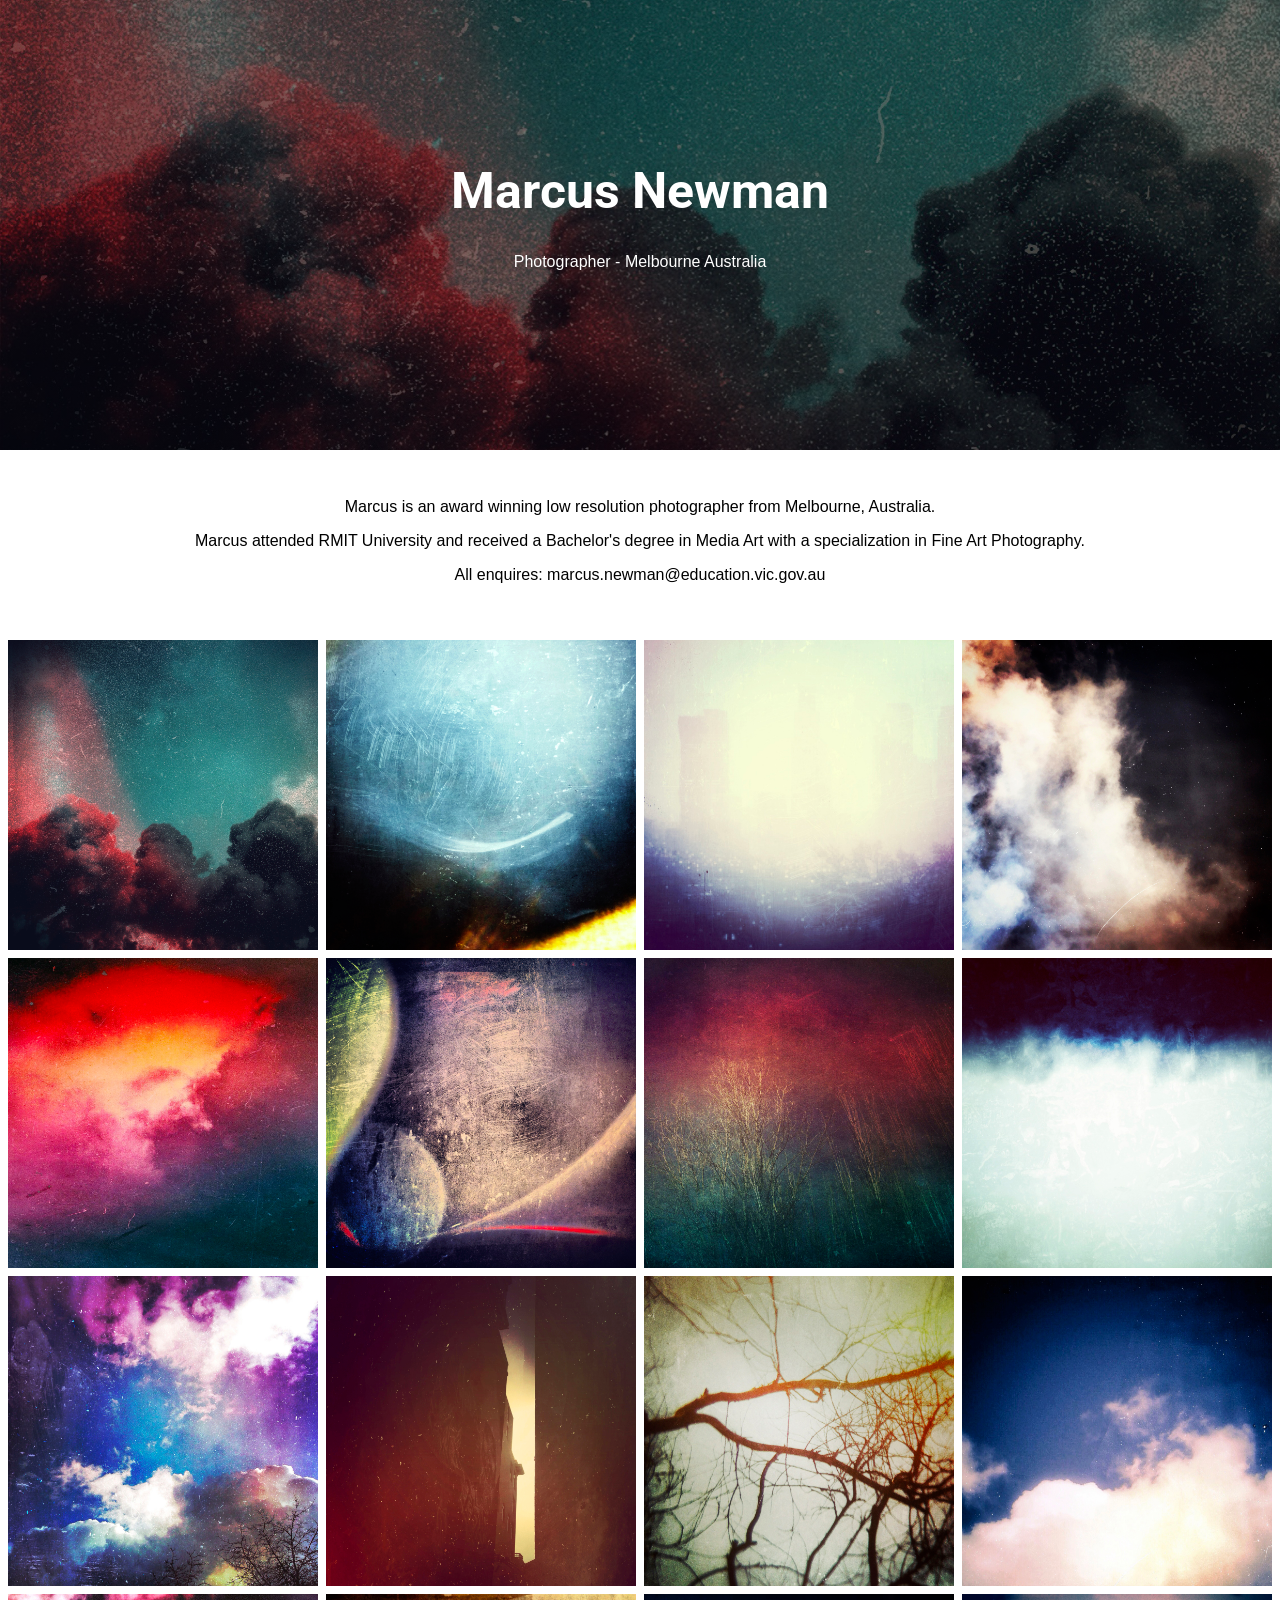
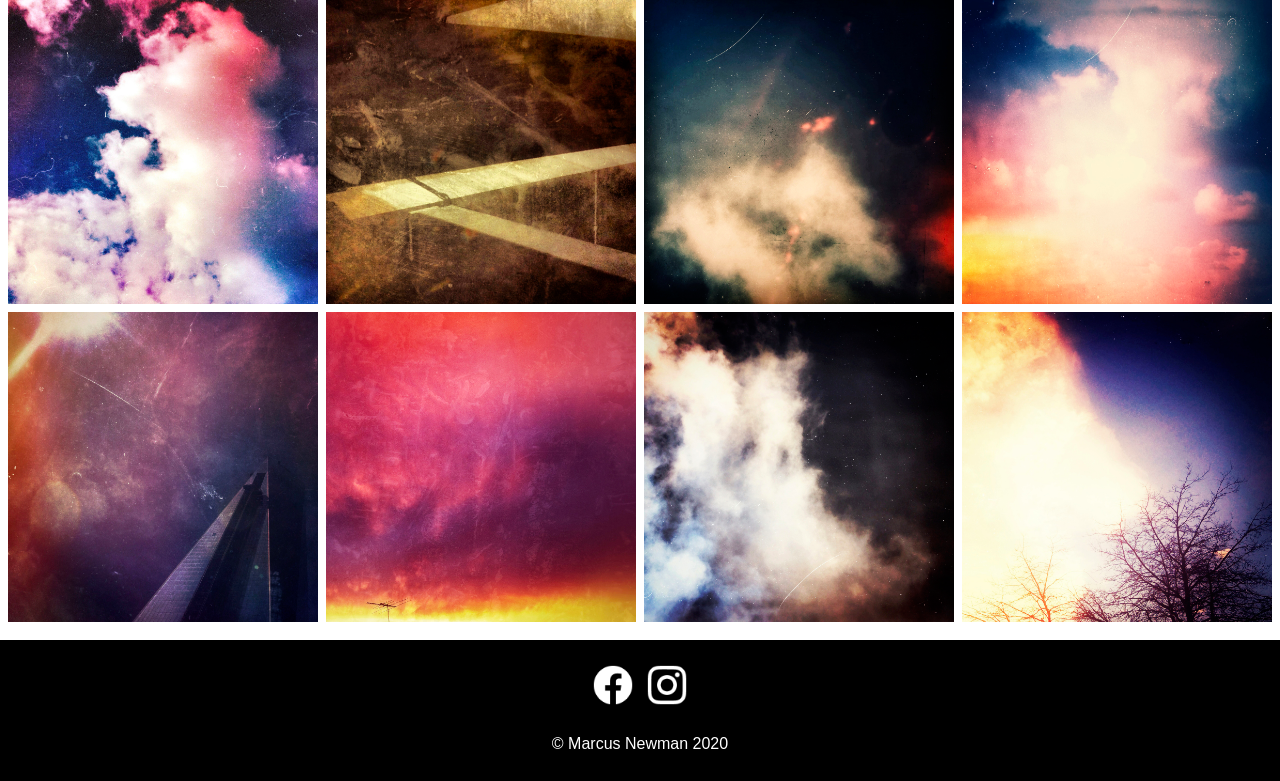
==== index.html @ 2a12dfe0 "Text Test" ====
<!DOCTYPE html>
<html>
  <head>
	  <title>Marcus Newman Photography</title>
	  <link href="style.css" rel="stylesheet" type="text/css">
	  <meta name="viewport" content="width=device-width, intial-scale=1">
	  <link href="https://fonts.googleapis.com/css2?family=Roboto:wght@300&display=swap" rel="stylesheet">
  </head>
  <body>
	  
	  <div class="hero-image">
  <div class="hero-text">
    <h1 style="font-size:50px">Marcus Newman</h1>
    <p>Photographer - Melbourne Australia</p>
	  <br>
	  	  <br>
  </div>
</div>
	  
<main>
<div class="header">

	<p>Marcus is an award winning low resolution photographer from Melbourne, Australia.</p>
	<p>Marcus attended RMIT University and received a Bachelor's degree in Media Art with a specialization in Fine Art Photography.</p>
	<p>All enquires: marcus.newman@education.vic.gov.au

</p>
</div>
	 
	 

<!-- Photo Grid -->
<div class="row"> 
	<p></p>
  <div class="column">
    <img src="MarcusNewman.LowResolution.001.jpg" style="width:100%">
    <img src="MarcusNewman.LowResolution.002.jpg" style="width:100%">
    <img src="MarcusNewman.LowResolution.003.jpg" style="width:100%">
    <img src="MarcusNewman.LowResolution.004.jpg" style="width:100%">
    <img src="MarcusNewman.LowResolution.005.jpg" style="width:100%">
  </div>
  <div class="column">
    <img src="MarcusNewman.LowResolution.006.jpg" style="width:100%">
    <img src="MarcusNewman.LowResolution.007.jpg" style="width:100%">
    <img src="MarcusNewman.LowResolution.008.jpg" style="width:100%">
    <img src="MarcusNewman.LowResolution.009.jpg" style="width:100%">
    <img src="MarcusNewman.LowResolution.010.jpg" style="width:100%">
  </div>  
  <div class="column">
    <img src="MarcusNewman.LowResolution.011.jpg" style="width:100%">
    <img src="MarcusNewman.LowResolution.012.jpg" style="width:100%">
    <img src="MarcusNewman.LowResolution.013.jpg" style="width:100%">
    <img src="MarcusNewman.LowResolution.014.jpg" style="width:100%">
    <img src="MarcusNewman.LowResolution.015.jpg" style="width:100%">
  </div>
  <div class="column">
	<img src="MarcusNewman.LowResolution.016.jpg" style="width:100%">
    <img src="MarcusNewman.LowResolution.017.jpg" style="width:100%">
    <img src="MarcusNewman.LowResolution.018.jpg" style="width:100%">
    <img src="MarcusNewman.LowResolution.019.jpg" style="width:100%">
    <img src="MarcusNewman.LowResolution.020.jpg" style="width:100%">
  </div>

</div>
		<br>
  </main>
  <div class="footer">
		  <a href="https://www.facebook.com/CommediaDellPhoto"><img src="facebook.png" alt="FB Logo" class="SM"></a>
		  <a href="https://www.instagram.com/subsonix/"><img src="instagram.png" alt="INSTAGRAM Logo" class="SM"></a> 
<p>&copy; Marcus Newman 2020</p>
</div>

</body>
</html>
---- style.css ----
/* FONT */
h1, p P{
	font-family: 'Roboto', sans-serif;
}


/* HERO IMAGE */

body, html {
  height: 100%;
  margin: 0;
  font-family: Arial, Helvetica, sans-serif;
}

.hero-image {
  background-image: linear-gradient(rgba(0, 0, 0, 0.5), rgba(0, 0, 0, 0.5)), url("2020.Hero.jpg");
  height: 50%;
  background-position: center;
  background-repeat: no-repeat;
  background-size: cover;
  position: relative;
}

.hero-text {
  text-align: center;
  position: absolute;
  top: 50%;
  left: 50%;
  transform: translate(-50%, -50%);
  color: white;
}

.hero-text button {
  border: none;
  outline: 0;
  display: inline-block;
  padding: 10px 25px;
  color: black;
  background-color: #ddd;
  text-align: center;
  cursor: pointer;
}

.hero-text button:hover {
  background-color: #555;
  color: white;
}





/* RESPONSIVE GALLERY */

* {
  box-sizing: border-box;
}

body {
  margin: 0;
  font-family: Arial;
}

.header {
  text-align: center;
  padding: 32px;
}

.row {
  display: -ms-flexbox; /* IE10 */
  display: flex;
  -ms-flex-wrap: wrap; /* IE10 */
  flex-wrap: wrap;
  padding: 0 4px;
}

/* Create four equal columns that sits next to each other */
.column {
  -ms-flex: 25%; /* IE10 */
  flex: 25%;
  max-width: 25%;
  padding: 0 4px;
}

.column img {
  margin-top: 8px;
  vertical-align: middle;
  width: 100%;
}

/* Responsive layout - makes a two column-layout instead of four columns */
@media screen and (max-width: 800px) {
  .column {
    -ms-flex: 50%;
    flex: 50%;
    max-width: 50%;
  }
}

/* Responsive layout - makes the two columns stack on top of each other instead of next to each other */
@media screen and (max-width: 600px) {
  .column {
    -ms-flex: 100%;
    flex: 100%;
    max-width: 100%;
  }
}



/* FOOTER */
.footer {
padding-top: 25px;
	padding-bottom: 12px;
   left: 0;
   bottom: 0;
   width: 100%;
   background-color: black;
   color: white;
   text-align: center;
}

.SM {
  display: inline-flex;
  width: 50px;
  padding-left: 5px;
  padding-right: 5px;
  padding-bottom: 10px;
  margin-left: auto;
  margin-right: auto;
 

}
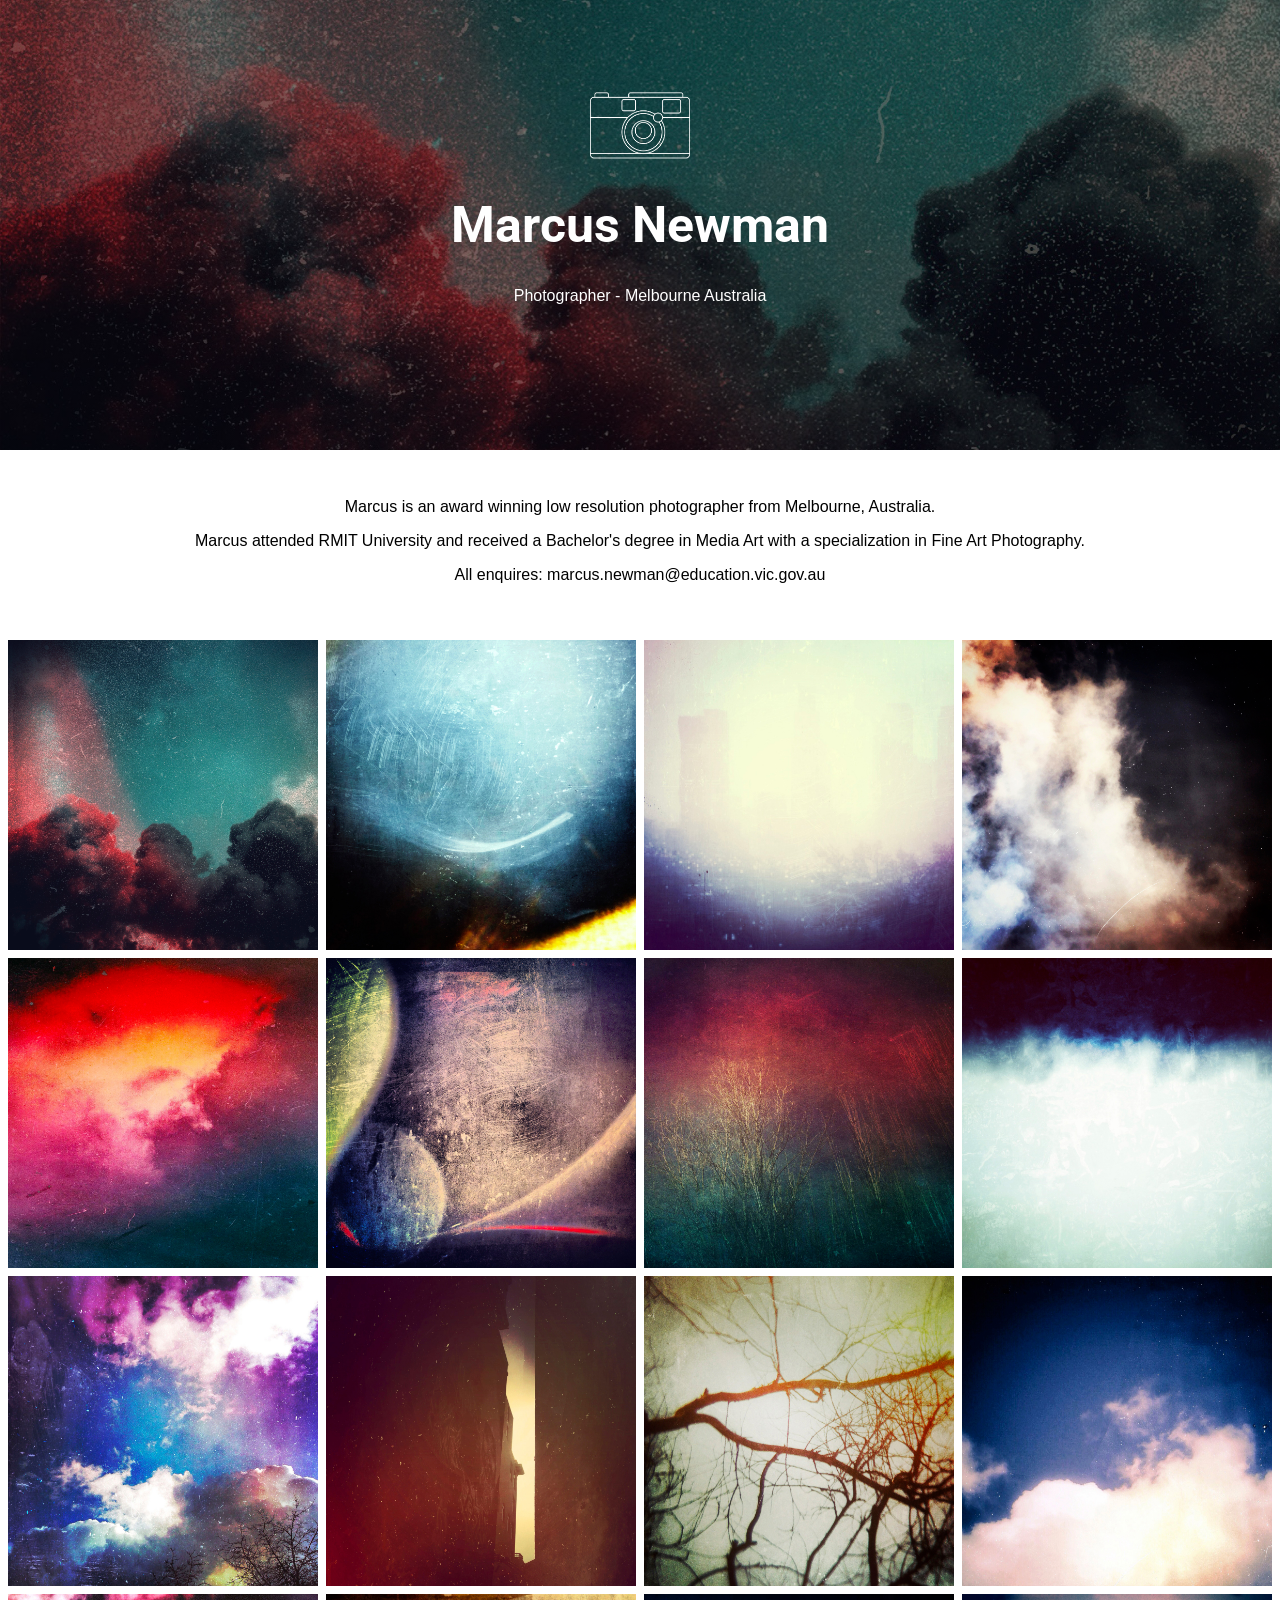
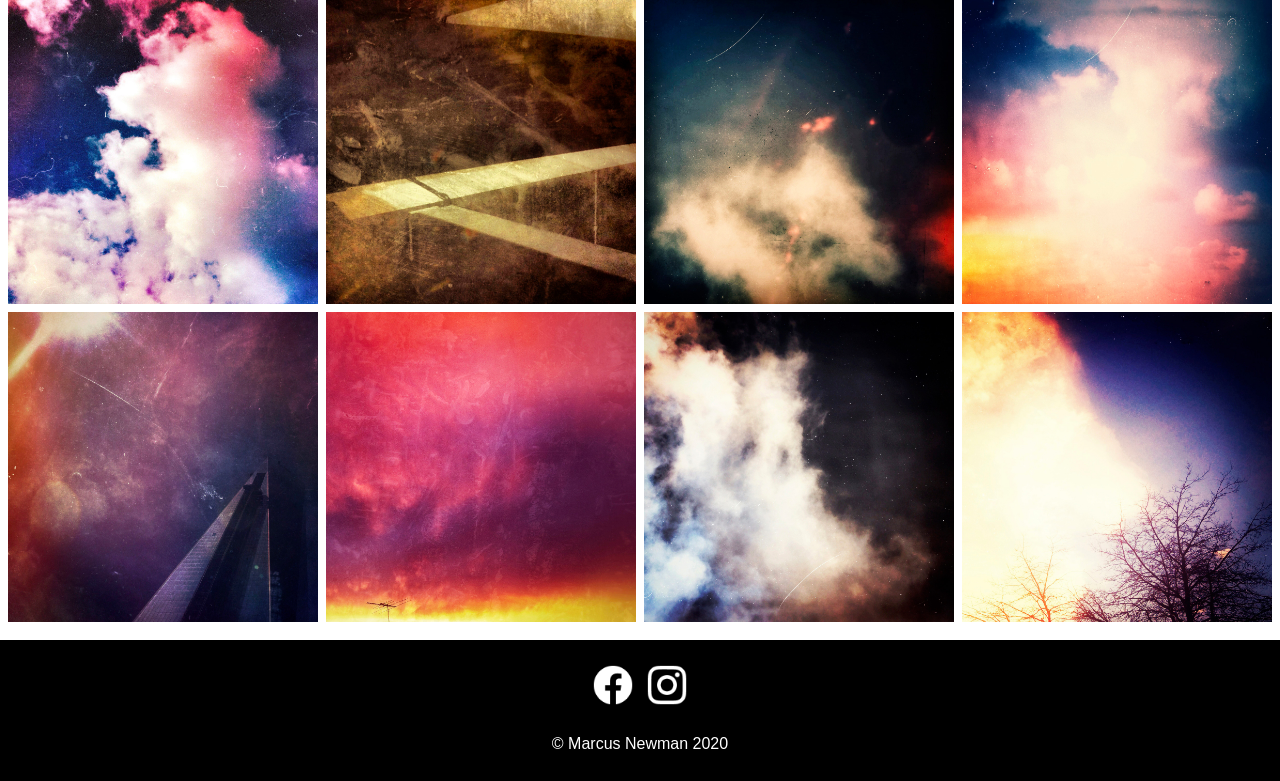
==== commit bd386c66: "logo" ====
--- a/index.html
+++ b/index.html
@@ -8,18 +8,18 @@
   </head>
   <body>
 	  
-	  <div class="hero-image">
-  <div class="hero-text">
+	<div class="hero-image">
+  	<div class="hero-text">
+	<img src="camera.png" alt="camera" width="100px">
     <h1 style="font-size:50px">Marcus Newman</h1>
     <p>Photographer - Melbourne Australia</p>
-	  <br>
-	  	  <br>
+	 <br>
+	 <br>
   </div>
 </div>
 	  
 <main>
-<div class="header">
-
+<div class="main">
 	<p>Marcus is an award winning low resolution photographer from Melbourne, Australia.</p>
 	<p>Marcus attended RMIT University and received a Bachelor's degree in Media Art with a specialization in Fine Art Photography.</p>
 	<p>All enquires: marcus.newman@education.vic.gov.au
@@ -33,32 +33,32 @@
 <div class="row"> 
 	<p></p>
   <div class="column">
-    <img src="MarcusNewman.LowResolution.001.jpg" style="width:100%">
-    <img src="MarcusNewman.LowResolution.002.jpg" style="width:100%">
-    <img src="MarcusNewman.LowResolution.003.jpg" style="width:100%">
-    <img src="MarcusNewman.LowResolution.004.jpg" style="width:100%">
-    <img src="MarcusNewman.LowResolution.005.jpg" style="width:100%">
+    <img src="MarcusNewman.LowResolution.001.jpg" style="width:100%" alt="artwork">
+    <img src="MarcusNewman.LowResolution.002.jpg" style="width:100%" alt="artwork">
+    <img src="MarcusNewman.LowResolution.003.jpg" style="width:100%" alt="artwork">
+    <img src="MarcusNewman.LowResolution.004.jpg" style="width:100%" alt="artwork">
+    <img src="MarcusNewman.LowResolution.005.jpg" style="width:100%" alt="artwork">
   </div>
   <div class="column">
-    <img src="MarcusNewman.LowResolution.006.jpg" style="width:100%">
-    <img src="MarcusNewman.LowResolution.007.jpg" style="width:100%">
-    <img src="MarcusNewman.LowResolution.008.jpg" style="width:100%">
-    <img src="MarcusNewman.LowResolution.009.jpg" style="width:100%">
-    <img src="MarcusNewman.LowResolution.010.jpg" style="width:100%">
+    <img src="MarcusNewman.LowResolution.006.jpg" style="width:100%" alt="artwork">
+    <img src="MarcusNewman.LowResolution.007.jpg" style="width:100%" alt="artwork">
+    <img src="MarcusNewman.LowResolution.008.jpg" style="width:100%" alt="artwork">
+    <img src="MarcusNewman.LowResolution.009.jpg" style="width:100%" alt="artwork">
+    <img src="MarcusNewman.LowResolution.010.jpg" style="width:100%" alt="artwork">
   </div>  
   <div class="column">
-    <img src="MarcusNewman.LowResolution.011.jpg" style="width:100%">
-    <img src="MarcusNewman.LowResolution.012.jpg" style="width:100%">
-    <img src="MarcusNewman.LowResolution.013.jpg" style="width:100%">
-    <img src="MarcusNewman.LowResolution.014.jpg" style="width:100%">
-    <img src="MarcusNewman.LowResolution.015.jpg" style="width:100%">
+    <img src="MarcusNewman.LowResolution.011.jpg" style="width:100%" alt="artwork">
+    <img src="MarcusNewman.LowResolution.012.jpg" style="width:100%" alt="artwork">
+    <img src="MarcusNewman.LowResolution.013.jpg" style="width:100%" alt="artwork">
+    <img src="MarcusNewman.LowResolution.014.jpg" style="width:100%" alt="artwork">
+    <img src="MarcusNewman.LowResolution.015.jpg" style="width:100%" alt="artwork">
   </div>
   <div class="column">
-	<img src="MarcusNewman.LowResolution.016.jpg" style="width:100%">
-    <img src="MarcusNewman.LowResolution.017.jpg" style="width:100%">
-    <img src="MarcusNewman.LowResolution.018.jpg" style="width:100%">
-    <img src="MarcusNewman.LowResolution.019.jpg" style="width:100%">
-    <img src="MarcusNewman.LowResolution.020.jpg" style="width:100%">
+	<img src="MarcusNewman.LowResolution.016.jpg" style="width:100%" alt="artwork">
+    <img src="MarcusNewman.LowResolution.017.jpg" style="width:100%" alt="artwork">
+    <img src="MarcusNewman.LowResolution.018.jpg" style="width:100%" alt="artwork">
+    <img src="MarcusNewman.LowResolution.019.jpg" style="width:100%" alt="artwork">
+    <img src="MarcusNewman.LowResolution.020.jpg" style="width:100%" alt="artwork">
   </div>
 
 </div>
--- a/style.css
+++ b/style.css
@@ -2,6 +2,7 @@
 h1, p P{
 	font-family: 'Roboto', sans-serif;
 }
+
 
 
 /* HERO IMAGE */
@@ -49,7 +50,6 @@
 
 
 
-
 /* RESPONSIVE GALLERY */
 
 * {
@@ -61,7 +61,7 @@
   font-family: Arial;
 }
 
-.header {
+.main {
   text-align: center;
   padding: 32px;
 }
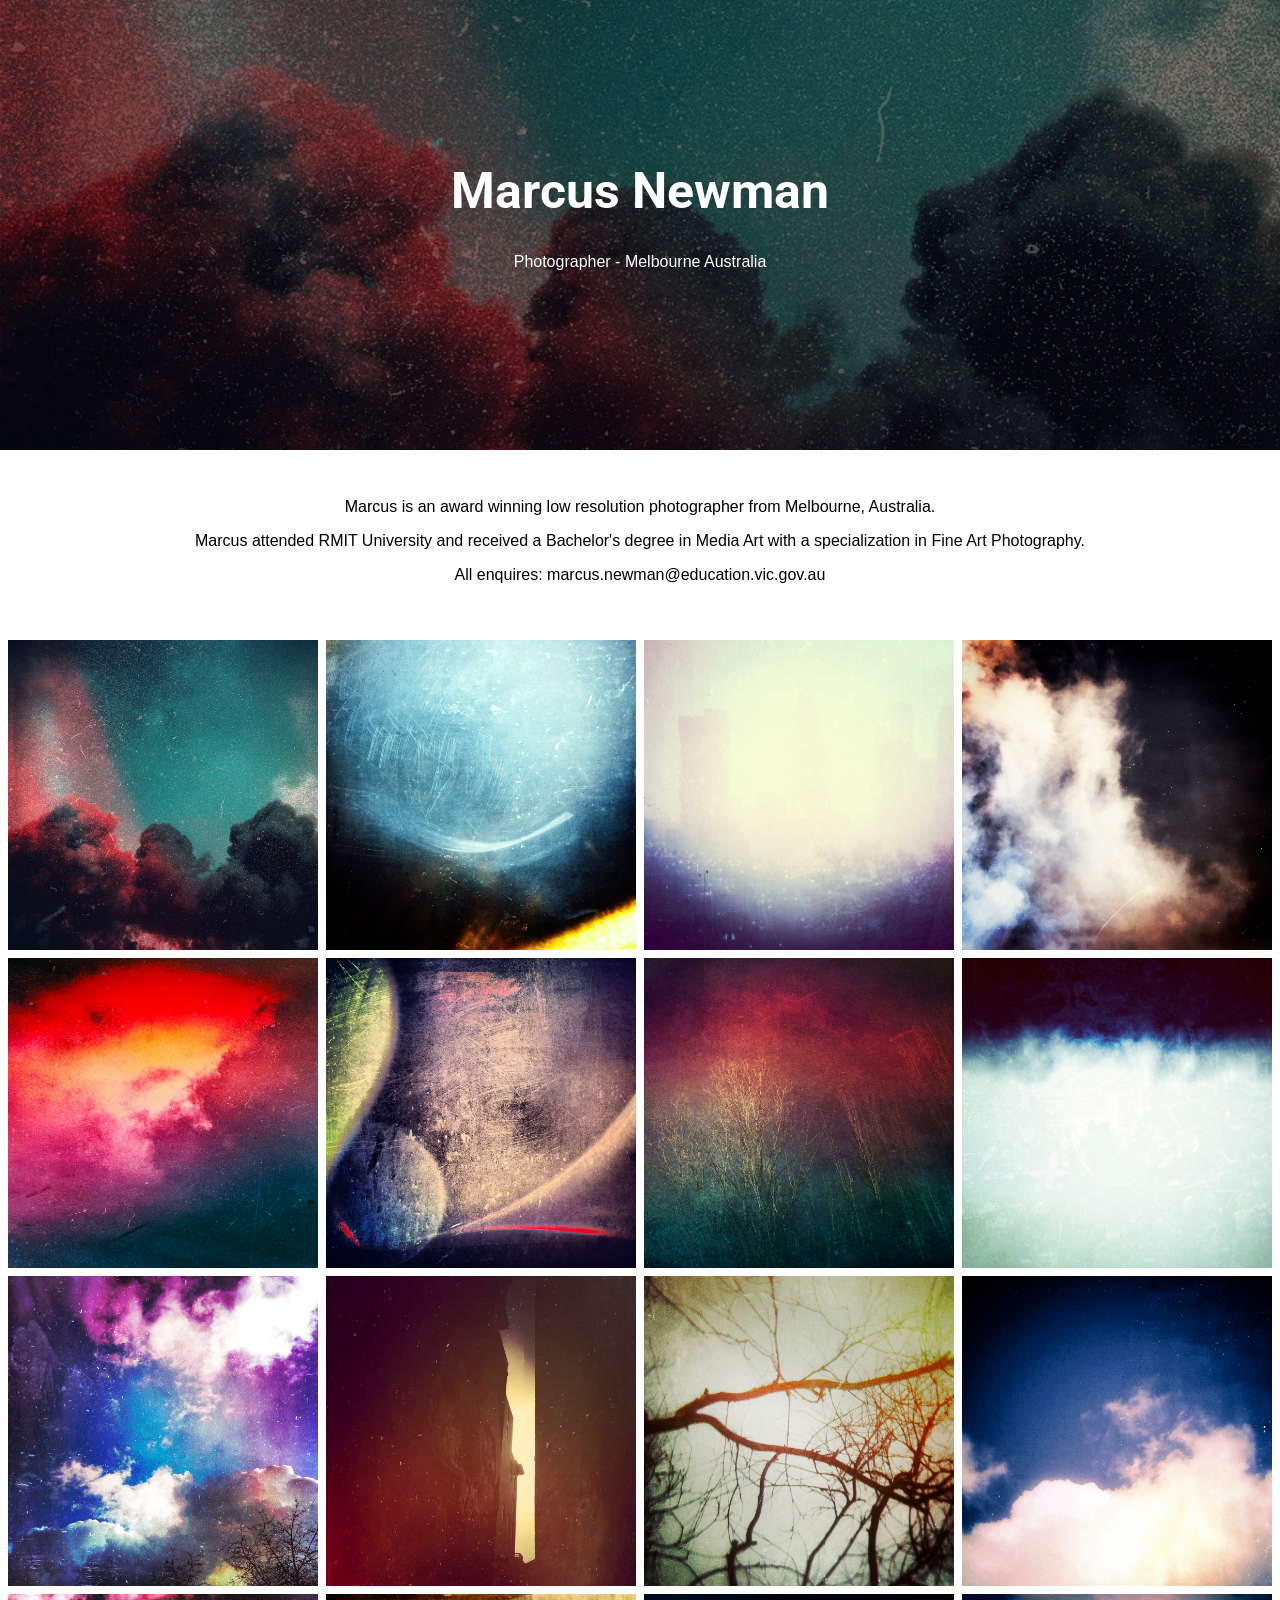
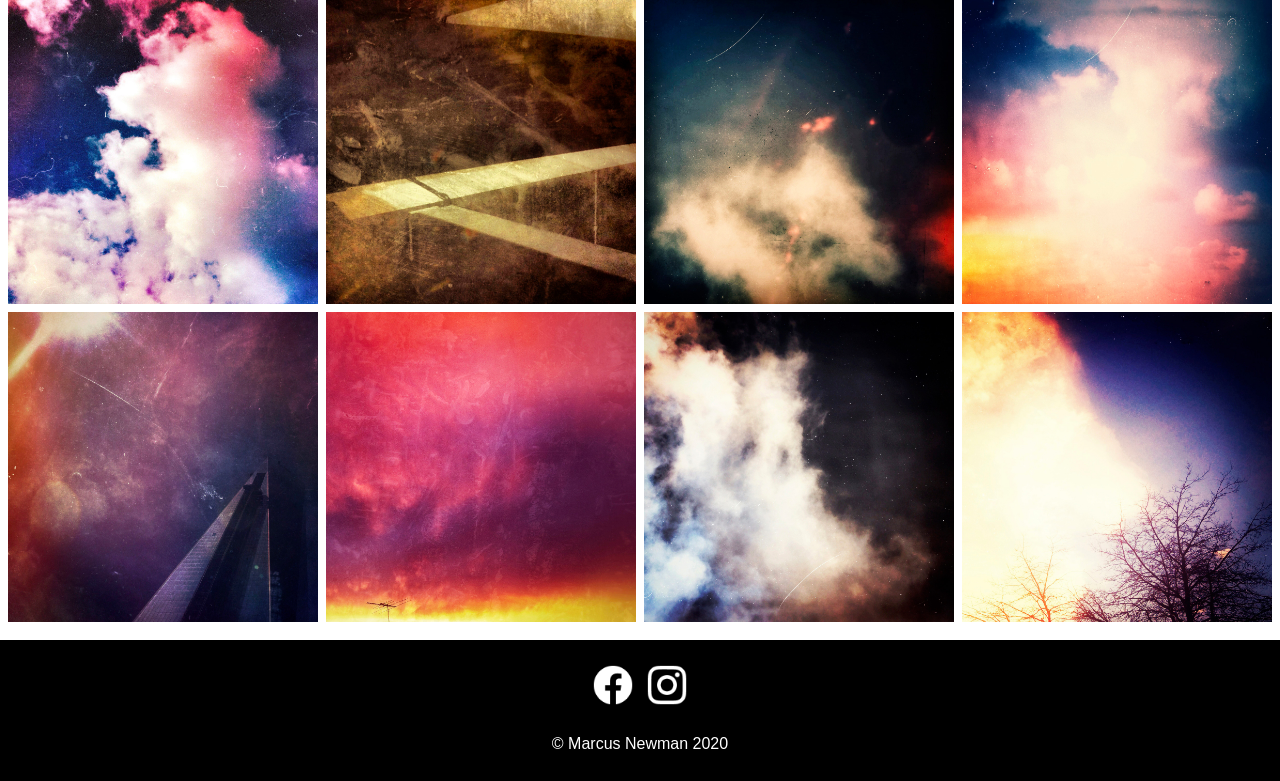
==== commit 6d0e9edc: "Update index.html" ====
--- a/index.html
+++ b/index.html
@@ -10,7 +10,6 @@
 	  
 	<div class="hero-image">
   	<div class="hero-text">
-	<img src="camera.png" alt="camera" width="100px">
     <h1 style="font-size:50px">Marcus Newman</h1>
     <p>Photographer - Melbourne Australia</p>
 	 <br>
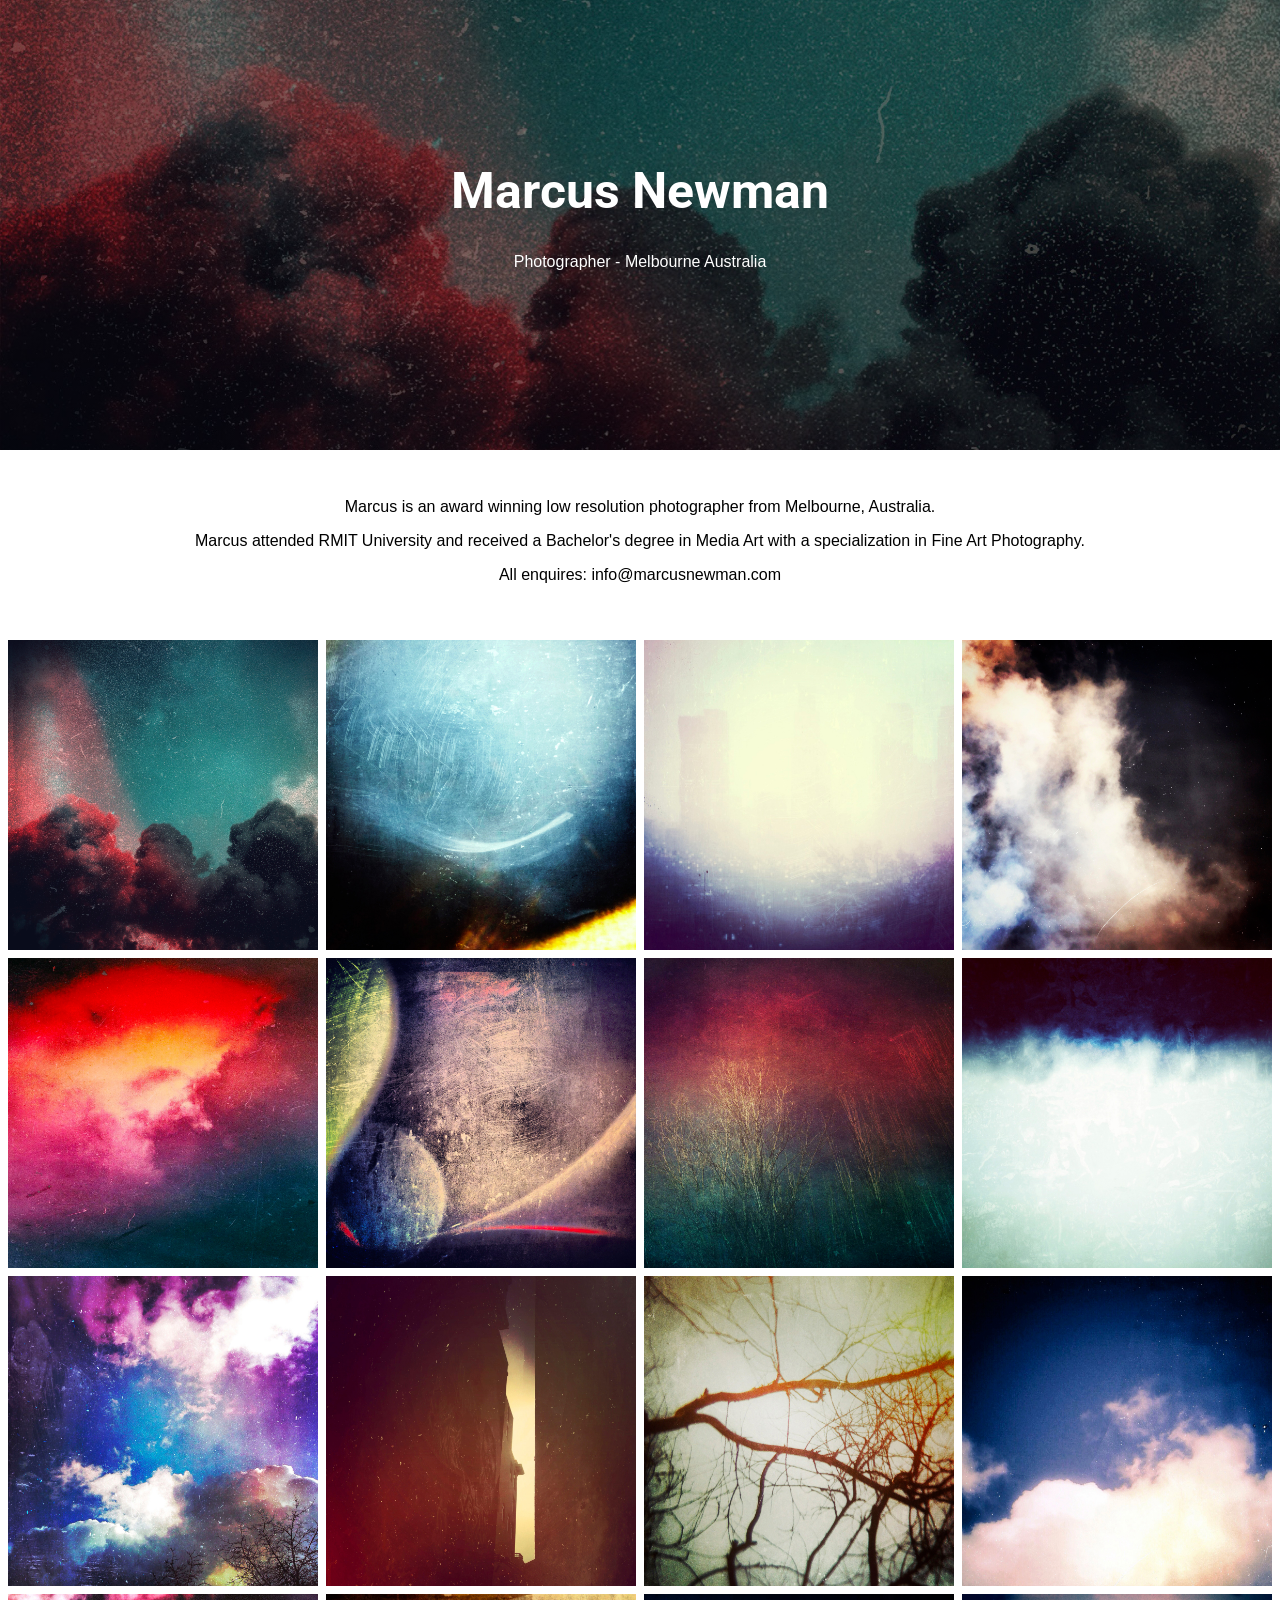
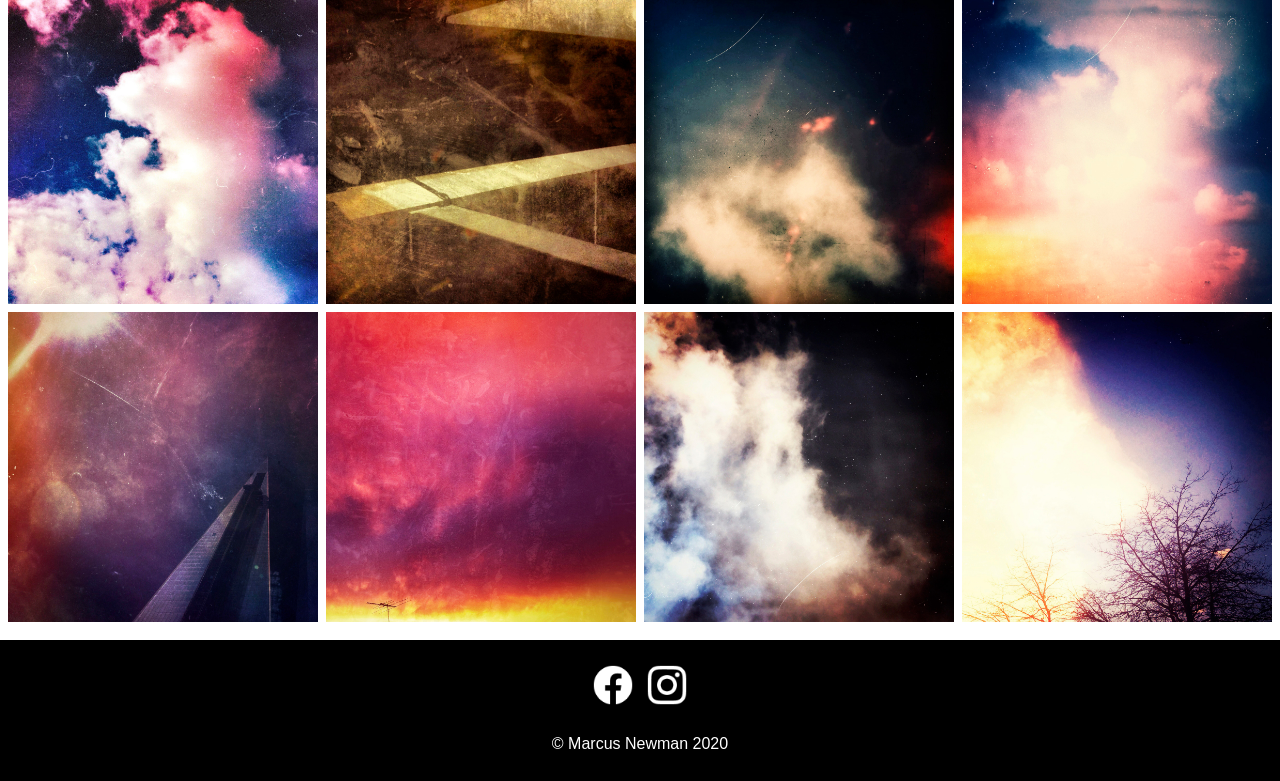
==== commit e426c774: "fake email" ====
--- a/index.html
+++ b/index.html
@@ -21,9 +21,9 @@
 <div class="main">
 	<p>Marcus is an award winning low resolution photographer from Melbourne, Australia.</p>
 	<p>Marcus attended RMIT University and received a Bachelor's degree in Media Art with a specialization in Fine Art Photography.</p>
-	<p>All enquires: marcus.newman@education.vic.gov.au
+	<p>All enquires: info@marcusnewman.com
 
-</p>
+    </p>
 </div>
 	 
 	 
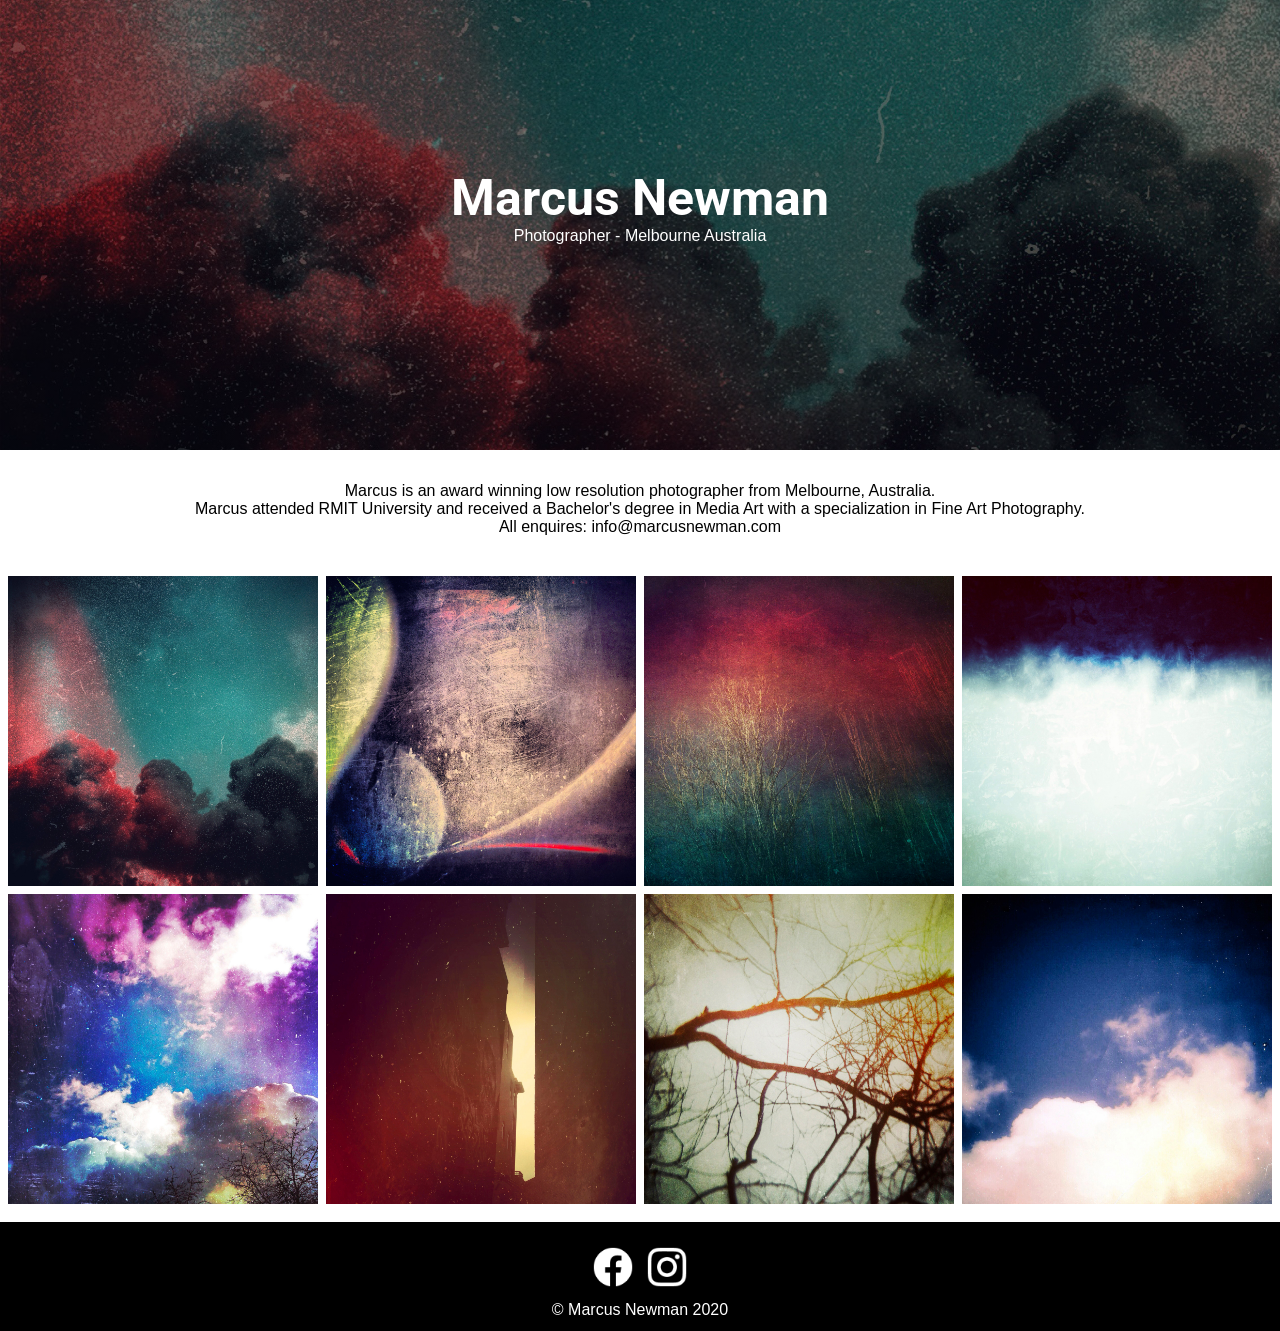
==== commit c40d5c44: "Smaller Smaller" ====
--- a/index.html
+++ b/index.html
@@ -5,68 +5,56 @@
 	  <link href="style.css" rel="stylesheet" type="text/css">
 	  <meta name="viewport" content="width=device-width, intial-scale=1">
 	  <link href="https://fonts.googleapis.com/css2?family=Roboto:wght@300&display=swap" rel="stylesheet">
-  </head>
+
+</head>
   <body>
 	  
-	<div class="hero-image">
-  	<div class="hero-text">
-    <h1 style="font-size:50px">Marcus Newman</h1>
-    <p>Photographer - Melbourne Australia</p>
-	 <br>
-	 <br>
-  </div>
+<div class="hero-image">
+ <div class="hero-text">
+  <h1>Marcus Newman</h1>
+   <p>Photographer - Melbourne Australia</p>
+	<br>
+	<br>
+ </div>
 </div>
 	  
 <main>
-<div class="main">
-	<p>Marcus is an award winning low resolution photographer from Melbourne, Australia.</p>
-	<p>Marcus attended RMIT University and received a Bachelor's degree in Media Art with a specialization in Fine Art Photography.</p>
-	<p>All enquires: info@marcusnewman.com
+ <article class="main">
+  <p>Marcus is an award winning low resolution photographer from Melbourne, Australia.</p>
+  <p>Marcus attended RMIT University and received a Bachelor's degree in Media Art with a specialization in Fine Art Photography.</p>
+  <p>All enquires: info@marcusnewman.com</p>
+ </article>
 
-    </p>
-</div>
 	 
-	 
-
 <!-- Photo Grid -->
 <div class="row"> 
-	<p></p>
   <div class="column">
-    <img src="MarcusNewman.LowResolution.001.jpg" style="width:100%" alt="artwork">
-    <img src="MarcusNewman.LowResolution.002.jpg" style="width:100%" alt="artwork">
-    <img src="MarcusNewman.LowResolution.003.jpg" style="width:100%" alt="artwork">
-    <img src="MarcusNewman.LowResolution.004.jpg" style="width:100%" alt="artwork">
-    <img src="MarcusNewman.LowResolution.005.jpg" style="width:100%" alt="artwork">
+    <img src="2020_MarcusNewman_Web.000.jpg" style="width:100%" alt="artwork">
+    <img src="2020_MarcusNewman_Web.002.jpg" style="width:100%" alt="artwork">
+  </div>
+
+  <div class="column">
+    <img src="2020_MarcusNewman_Web.006.jpg" style="width:100%" alt="artwork">
+    <img src="2020_MarcusNewman_Web.007.jpg" style="width:100%" alt="artwork">
+	  </div>
+  <div class="column">
+    <img src="2020_MarcusNewman_Web.011.jpg" style="width:100%" alt="artwork">
+    <img src="2020_MarcusNewman_Web.012.jpg" style="width:100%" alt="artwork">
+
   </div>
   <div class="column">
-    <img src="MarcusNewman.LowResolution.006.jpg" style="width:100%" alt="artwork">
-    <img src="MarcusNewman.LowResolution.007.jpg" style="width:100%" alt="artwork">
-    <img src="MarcusNewman.LowResolution.008.jpg" style="width:100%" alt="artwork">
-    <img src="MarcusNewman.LowResolution.009.jpg" style="width:100%" alt="artwork">
-    <img src="MarcusNewman.LowResolution.010.jpg" style="width:100%" alt="artwork">
-  </div>  
-  <div class="column">
-    <img src="MarcusNewman.LowResolution.011.jpg" style="width:100%" alt="artwork">
-    <img src="MarcusNewman.LowResolution.012.jpg" style="width:100%" alt="artwork">
-    <img src="MarcusNewman.LowResolution.013.jpg" style="width:100%" alt="artwork">
-    <img src="MarcusNewman.LowResolution.014.jpg" style="width:100%" alt="artwork">
-    <img src="MarcusNewman.LowResolution.015.jpg" style="width:100%" alt="artwork">
+	<img src="2020_MarcusNewman_Web.016.jpg" style="width:100%" alt="artwork">
+    <img src="2020_MarcusNewman_Web.017.jpg" style="width:100%" alt="artwork">
+  
   </div>
-  <div class="column">
-	<img src="MarcusNewman.LowResolution.016.jpg" style="width:100%" alt="artwork">
-    <img src="MarcusNewman.LowResolution.017.jpg" style="width:100%" alt="artwork">
-    <img src="MarcusNewman.LowResolution.018.jpg" style="width:100%" alt="artwork">
-    <img src="MarcusNewman.LowResolution.019.jpg" style="width:100%" alt="artwork">
-    <img src="MarcusNewman.LowResolution.020.jpg" style="width:100%" alt="artwork">
-  </div>
-
 </div>
-		<br>
-  </main>
-  <div class="footer">
-		  <a href="https://www.facebook.com/CommediaDellPhoto"><img src="facebook.png" alt="FB Logo" class="SM"></a>
-		  <a href="https://www.instagram.com/subsonix/"><img src="instagram.png" alt="INSTAGRAM Logo" class="SM"></a> 
-<p>&copy; Marcus Newman 2020</p>
+<br>
+ </main>
+	  
+ <div class="footer">
+	<a href="https://www.facebook.com/CommediaDellPhoto"><img src="facebook.png" alt="FB Logo" class="SM"></a>
+	<a href="https://www.instagram.com/subsonix/"><img src="instagram.png" alt="INSTAGRAM Logo" class="SM"></a> 
+	<p>&copy; Marcus Newman 2020</p>
 </div>
 
 </body>
--- a/style.css
+++ b/style.css
@@ -1,8 +1,19 @@
+*{
+   margin:0;
+   padding:0;
+   box-sizing: border-box; 
+   font-size:16px;
+}
+
+
 /* FONT */
 h1, p P{
 	font-family: 'Roboto', sans-serif;
 }
 
+h1 {
+   font-size:50px
+}
 
 
 /* HERO IMAGE */
@@ -31,16 +42,6 @@
   color: white;
 }
 
-.hero-text button {
-  border: none;
-  outline: 0;
-  display: inline-block;
-  padding: 10px 25px;
-  color: black;
-  background-color: #ddd;
-  text-align: center;
-  cursor: pointer;
-}
 
 .hero-text button:hover {
   background-color: #555;
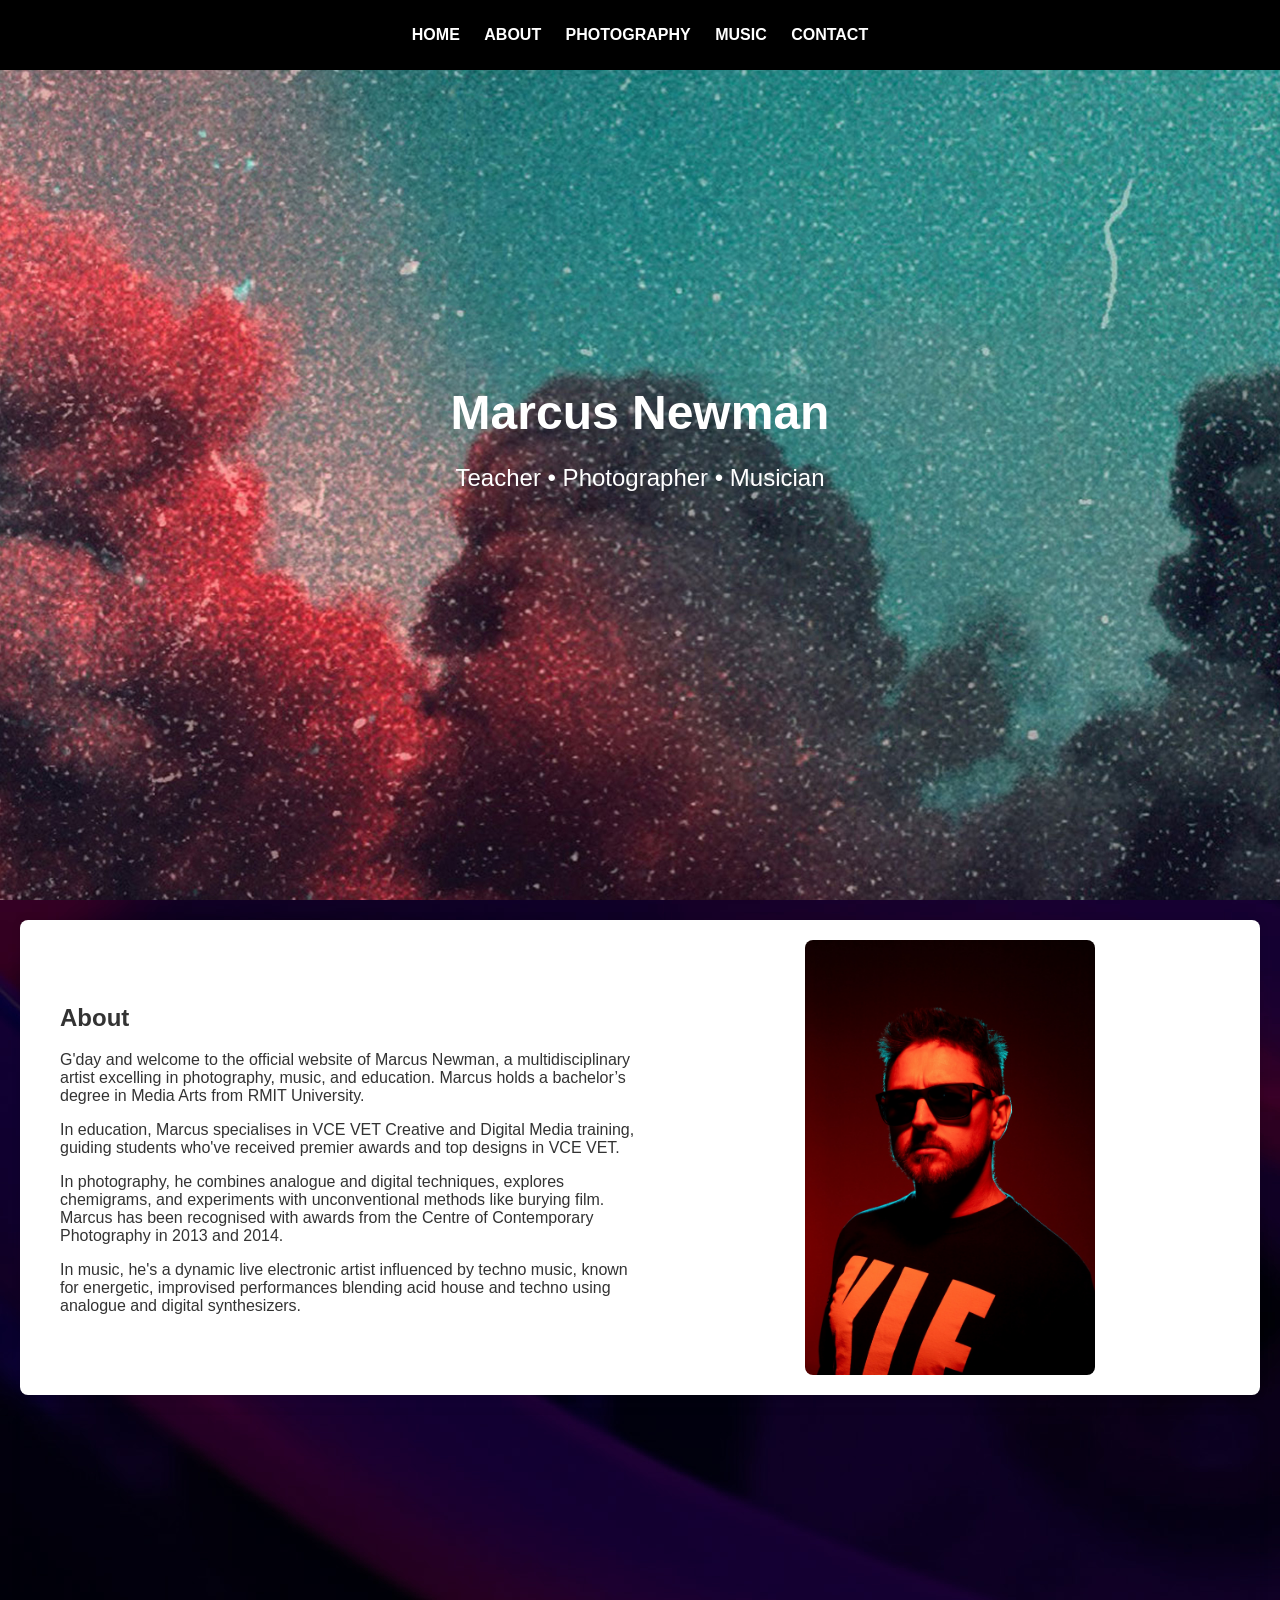
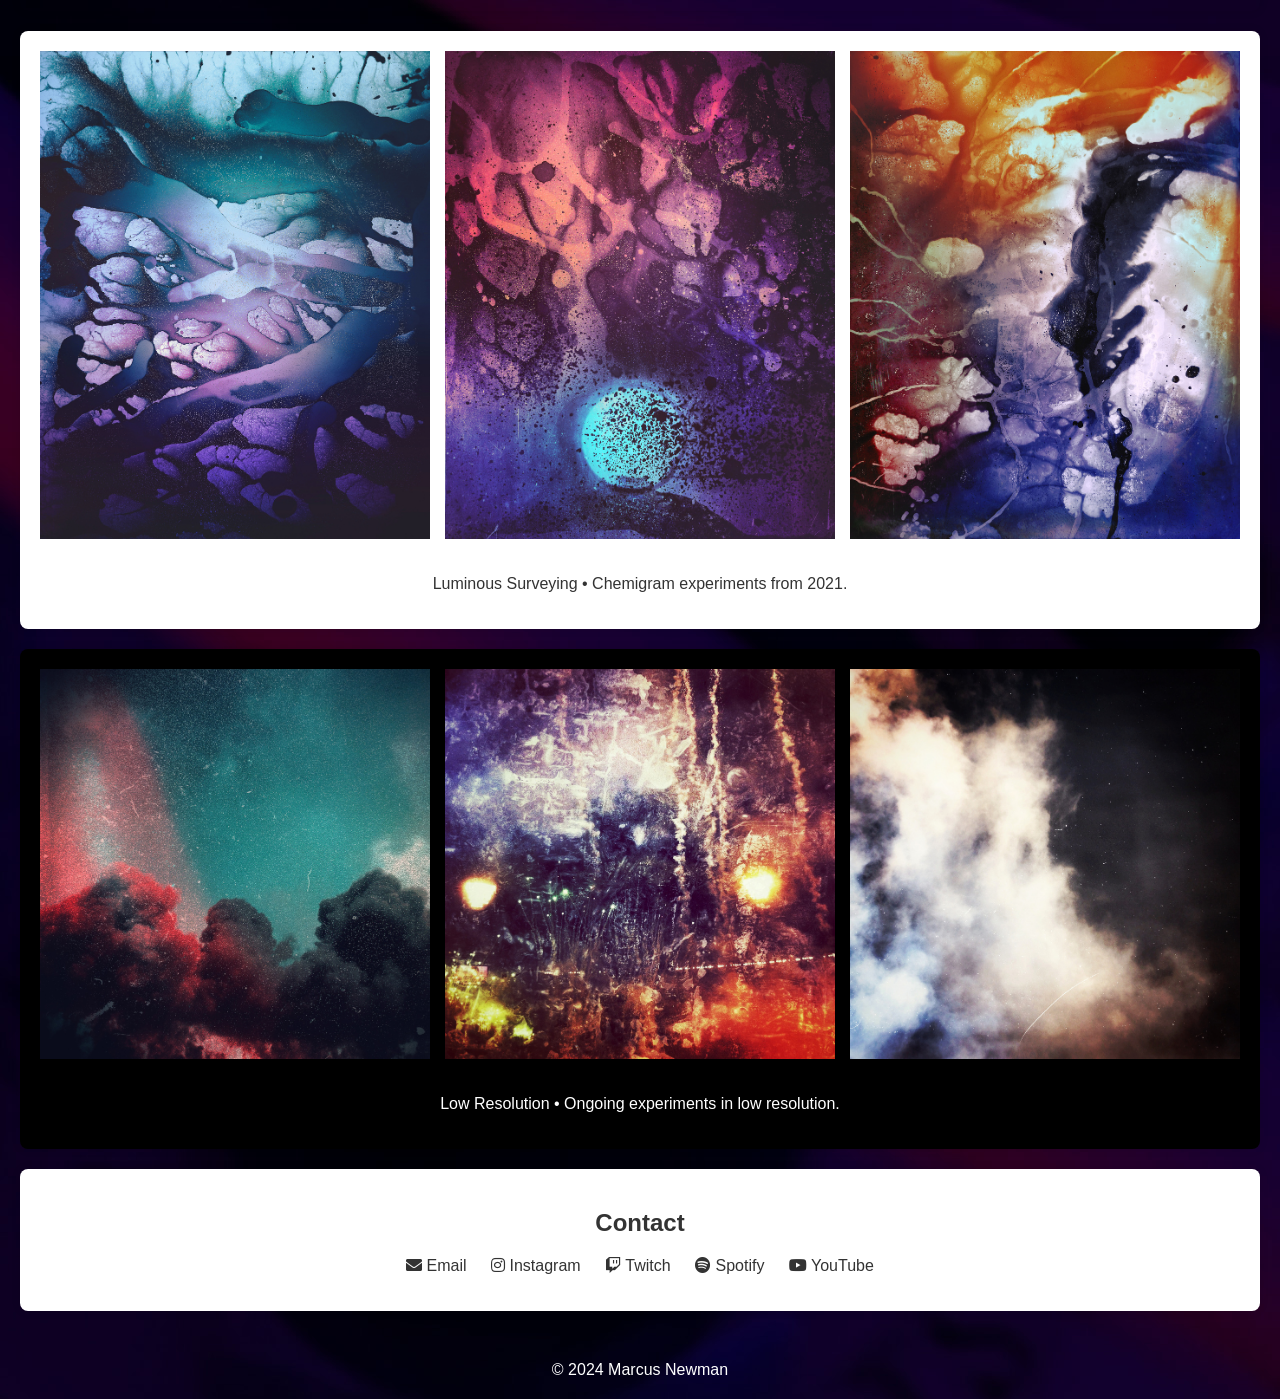
==== commit 0e902593: "Add files via upload" ====
--- a/index.html
+++ b/index.html
@@ -1,62 +1,109 @@
 <!DOCTYPE html>
-<html>
-  <head>
-	  <title>Marcus Newman Photography</title>
-	  <link href="style.css" rel="stylesheet" type="text/css">
-	  <meta name="viewport" content="width=device-width, intial-scale=1">
-	  <link href="https://fonts.googleapis.com/css2?family=Roboto:wght@300&display=swap" rel="stylesheet">
+<html lang="en">
+<head>
+    <meta charset="UTF-8">
+    <meta name="viewport" content="width=device-width, initial-scale=1.0">
+    <title>Multi-Disciplinary Artist</title>
+    <link rel="stylesheet" href="styles.css">
+    <!-- Font Awesome CSS -->
+    <link rel="stylesheet" href="https://cdnjs.cloudflare.com/ajax/libs/font-awesome/5.15.4/css/all.min.css">
+    <!-- Google Fonts -->
+    <link href="https://fonts.googleapis.com/css2?family=Inter:wght@100..900&family=Roboto:ital,wght@0,100;0,300;0,400;0,500;0,700;0,900;1,100;1,300;1,400;1,500;1,700;1,900&display=swap" rel="stylesheet">
+</head>
+<body>
+    <header>
+        <nav>
+            <ul>
+                <li><a href="#home">Home</a></li>
+                <li><a href="#about">About</a></li>
+                <li><a href="#photography">Photography</a></li>
+                <li><a href="#music">Music</a></li>
+                <li><a href="#contact">Contact</a></li>
+            </ul>
+        </nav>
+    </header>
+    
+    <section id="home" class="hero">
+        <h1>Marcus Newman</h1>
+        <p>Teacher • Photographer • Musician</p>
+    </section>
+    
+    <section id="about" class="about-section">
+        <div class="about-content">
+            <div class="about-text">
+                <h2>About</h2>
+                <p>G'day and welcome to the official website of Marcus Newman, a multidisciplinary artist excelling in photography, music, and education. Marcus holds a bachelor’s degree in Media Arts from RMIT University.</p>
+                <p>In education, Marcus specialises in VCE VET Creative and Digital Media training, guiding students who've received premier awards and top designs in VCE VET.</p>
+                <p>In photography, he combines analogue and digital techniques, explores chemigrams, and experiments with unconventional methods like burying film. Marcus has been recognised with awards from the Centre of Contemporary Photography in 2013 and 2014.</p>
+                <p>In music, he's a dynamic live electronic artist influenced by techno music, known for energetic, improvised performances blending acid house and techno using analogue and digital synthesizers.&nbsp;</p>
+            </div>
+            <div class="about-image">
+                <img src="2024.Marcus.Portrait.jpg" alt="Portrait of Marcus Newman">
+            </div>
+        </div>
+    </section>
+    
+    <section id="music" class="content music-section">
+        <iframe style="border-radius:12px" src="https://open.spotify.com/embed/artist/1ChY7ZaqFaO8qV8717iRJx?utm_source=generator" width="100%" height="152" frameBorder="0" allowfullscreen="" allow="autoplay; clipboard-write; encrypted-media; fullscreen; picture-in-picture" loading="lazy"></iframe>
+    </section>
+    
+    <section id="photography" class="content">
+        <div class="photography-gallery">
+            <img src="2021_MarcusNewman_CG_2500px019_JPG.jpg" alt="Portrait 1">
+            <img src="2021_MarcusNewman_CG_2500px018_JPG.jpg" alt="Portrait 2">
+            <img src="2021_MarcusNewman_CG_2500px025.jpg" alt="Portrait 3">
+        </div>
+        <p>Luminous Surveying • Chemigram experiments from 2021.</p>
+    </section>
 
-</head>
-  <body>
-	  
-<div class="hero-image">
- <div class="hero-text">
-  <h1>Marcus Newman</h1>
-   <p>Photographer - Melbourne Australia</p>
-	<br>
-	<br>
- </div>
-</div>
-	  
-<main>
- <article class="main">
-  <p>Marcus is an award winning low resolution photographer from Melbourne, Australia.</p>
-  <p>Marcus attended RMIT University and received a Bachelor's degree in Media Art with a specialization in Fine Art Photography.</p>
-  <p>All enquires: info@marcusnewman.com</p>
- </article>
+    <section id="more-photography" class="content">
+        <div class="photography-gallery">
+            <img src="2013.03.25.Marcus.Newman.Folio.070.jpg" alt="Square 1">
+            <img src="2013.03.25.Marcus.Newman.Folio.140.jpg" alt="Square 2">
+            <img src="2013.03.25.Marcus.Newman.Folio.121.jpg" alt="Square 3">
+        </div>
+		<p>Low Resolution • Ongoing experiments in low resolution.</p>  </section>
+    
+    <section id="contact" class="content contact">
+        <h2>Contact</h2>
+        <ul class="social-media">
+            <li><a href="mailto:marcusnewmantraining@gmail.com"><i class="fas fa-envelope"></i> Email</a></li>
+            <li><a href="https://www.instagram.com/_marcus.newman_"><i class="fab fa-instagram"></i> Instagram</a></li>
+            <li><a href="https://www.twitch.tv/marcusnewman"><i class="fab fa-twitch"></i> Twitch</a></li>
+            <li><a href="https://open.spotify.com/artist/1ChY7ZaqFaO8qV8717iRJx?si=GsKG3bNvQD-A_3ZhdRESxw"><i class="fab fa-spotify"></i> Spotify</a></li>
+            <li><a href="https://www.youtube.com/@_MarcusNewman_"><i class="fab fa-youtube"></i> YouTube</a></li>
+        </ul>
+    </section>
+    
+    <footer>
+        <p>&copy; 2024 Marcus Newman</p>
+    </footer>
+    
+    <!-- JavaScript code for scroll behavior -->
+    <script>
+        // Store the previous scroll position
+        let prevScrollPos = window.pageYOffset;
 
-	 
-<!-- Photo Grid -->
-<div class="row"> 
-  <div class="column">
-    <img src="2020_MarcusNewman_Web.000.jpg" style="width:100%" alt="artwork">
-    <img src="2020_MarcusNewman_Web.002.jpg" style="width:100%" alt="artwork">
-  </div>
+        // Function to handle scroll events
+        function handleScroll() {
+            // Get the current scroll position
+            let currentScrollPos = window.pageYOffset;
 
-  <div class="column">
-    <img src="2020_MarcusNewman_Web.006.jpg" style="width:100%" alt="artwork">
-    <img src="2020_MarcusNewman_Web.007.jpg" style="width:100%" alt="artwork">
-	  </div>
-  <div class="column">
-    <img src="2020_MarcusNewman_Web.011.jpg" style="width:100%" alt="artwork">
-    <img src="2020_MarcusNewman_Web.012.jpg" style="width:100%" alt="artwork">
+            // Check if the current scroll position is greater than the previous scroll position
+            if (prevScrollPos > currentScrollPos) {
+                // Scroll up, show the menu
+                document.querySelector("header").style.top = "0";
+            } else {
+                // Scroll down, hide the menu
+                document.querySelector("header").style.top = "-60px"; // Adjust the height of your menu
+            }
 
-  </div>
-  <div class="column">
-	<img src="2020_MarcusNewman_Web.016.jpg" style="width:100%" alt="artwork">
-    <img src="2020_MarcusNewman_Web.017.jpg" style="width:100%" alt="artwork">
-  
-  </div>
-</div>
-<br>
- </main>
-	  
- <div class="footer">
-	<a href="https://www.facebook.com/CommediaDellPhoto"><img src="facebook.png" alt="FB Logo" class="SM"></a>
-	<a href="https://www.instagram.com/subsonix/"><img src="instagram.png" alt="INSTAGRAM Logo" class="SM"></a> 
-	<p>&copy; Marcus Newman 2020</p>
-</div>
+            // Update the previous scroll position
+            prevScrollPos = currentScrollPos;
+        }
 
+        // Add event listener for scroll events
+        window.addEventListener("scroll", handleScroll);
+    </script>
 </body>
 </html>
-
--- a/styles.css
+++ b/styles.css
@@ -0,0 +1,200 @@
+/* CSS for the header */
+header {
+    background: black;
+    color: #fff;
+    padding: 10px 0;
+    text-align: center;
+    position: fixed; /* Add position fixed */
+    width: 100%; /* Make the header full width */
+    top: 0; /* Position the header at the top of the viewport */
+    z-index: 1000; /* Ensure the header is on top of other content */
+}
+
+/* NAV */
+
+nav {
+    text-transform: uppercase; /* Make the text uppercase */
+}
+
+nav ul {
+    list-style-type: none;
+    padding: 0;
+    text-align: center;
+}
+
+nav ul li {
+    display: inline;
+    margin: 0 10px; /* Adjust the margin value if needed */
+}
+
+nav ul li a {
+    text-decoration: none;
+    color: #fff;
+    font-weight: bold;
+    transition: color 0.3s; /* Add transition for smooth color change */
+}
+
+nav ul li a:hover {
+    color: #6633cc; /* Change color on hover */
+}
+
+
+/* CSS for the main content */
+body {
+    font-family: Arial, sans-serif;
+    margin: 0;
+    padding: 0; /* Remove padding */
+	background-image: url("2024.BodyBG.jpg"); /* Replace 'your-background-image.jpg' with the path to your background image */
+
+}
+
+.hero {
+    background: url('2020.Hero.jpg') no-repeat center center/cover;
+    height: 100vh;
+    display: flex;
+    justify-content: center;
+    align-items: center;
+    flex-direction: column;
+    text-align: center;
+}
+
+
+.hero h1 {
+    font-size: 3em;
+    margin: 0;
+    color: #fff; /* Change text color to white */
+}
+
+.hero p {
+    font-size: 1.5em;
+    color: #fff; /* Change text color to white */
+}
+
+.about-section {
+    display: flex;
+    justify-content: space-around;
+    align-items: center;
+    padding: 20px;
+    background: #fff;
+    color: #333;
+    margin: 20px;
+    border-radius: 8px;
+    box-shadow: 0 0 10px rgba(0,0,0,0.1);
+}
+
+.about-content {
+    display: flex;
+    justify-content: space-around;
+    align-items: center;
+    width: 100%;
+}
+
+.about-text {
+    flex: 1;
+    padding: 20px;
+}
+
+.about-image {
+    flex: 1;
+    text-align: center;
+}
+
+.about-image img {
+    max-width: 100%;
+    border-radius: 8px;
+}
+
+.content {
+    padding: 20px;
+    text-align: center;
+    background: #fff;
+    color: #333;
+    margin: 20px;
+    border-radius: 8px;
+    box-shadow: 0 0 10px rgba(0,0,0,0.1);
+}
+
+.music-section {
+    background: rgba(0,0,0,0.00);
+    color: #fff;
+}
+
+footer {
+    background: rgba(0,0,0,0.00);
+    color: #fff;
+    padding: 20px 0;
+    text-align: center;
+}
+
+footer ul {
+    list-style-type: none;
+    padding: 0;
+}
+
+footer ul li {
+    display: inline;
+    margin: 0 10px;
+}
+
+footer ul li a {
+    text-decoration: none;
+    color: #fff;
+}
+
+footer p {
+    margin: 10px 0 0;
+}
+
+.about-image img {
+    max-width: 100%;
+    height: auto;
+    width: 50%; /* Adjust the percentage as needed */
+    display: block;
+    margin: 0 auto; /* Center the image */
+}
+
+@media screen and (max-width: 768px) {
+    .about-image img {
+        width: 80%; /* Adjust the percentage as needed for smaller screens */
+    }
+}
+
+.photography-gallery {
+    display: flex;
+    justify-content: space-between;
+}
+
+.photography-gallery img {
+    max-width: calc(33.33% - 10px); /* Adjust the width as needed */
+    margin-bottom: 20px;
+}
+
+#more-photography {
+    background-color: black;/* Set background color to dark */
+    color: #fff; /* Set text color to white */
+}
+
+#more-photography p {
+    color: #fff; /* Set paragraph text color to white */
+}
+.contact .social-media {
+    list-style-type: none;
+    padding: 0;
+    text-align: center;
+    margin-top: 20px; /* Add margin to separate from the form */
+}
+
+.contact .social-media li {
+    display: inline;
+    margin: 0 10px;
+}
+
+.contact .social-media li a {
+    text-decoration: none;
+    color: #333; /* Adjust link color as needed */
+    transition: color 0.3s; /* Add transition for smooth color change */
+}
+
+.contact .social-media li a:hover {
+    color: #6633cc ; /* Change color on hover */
+}
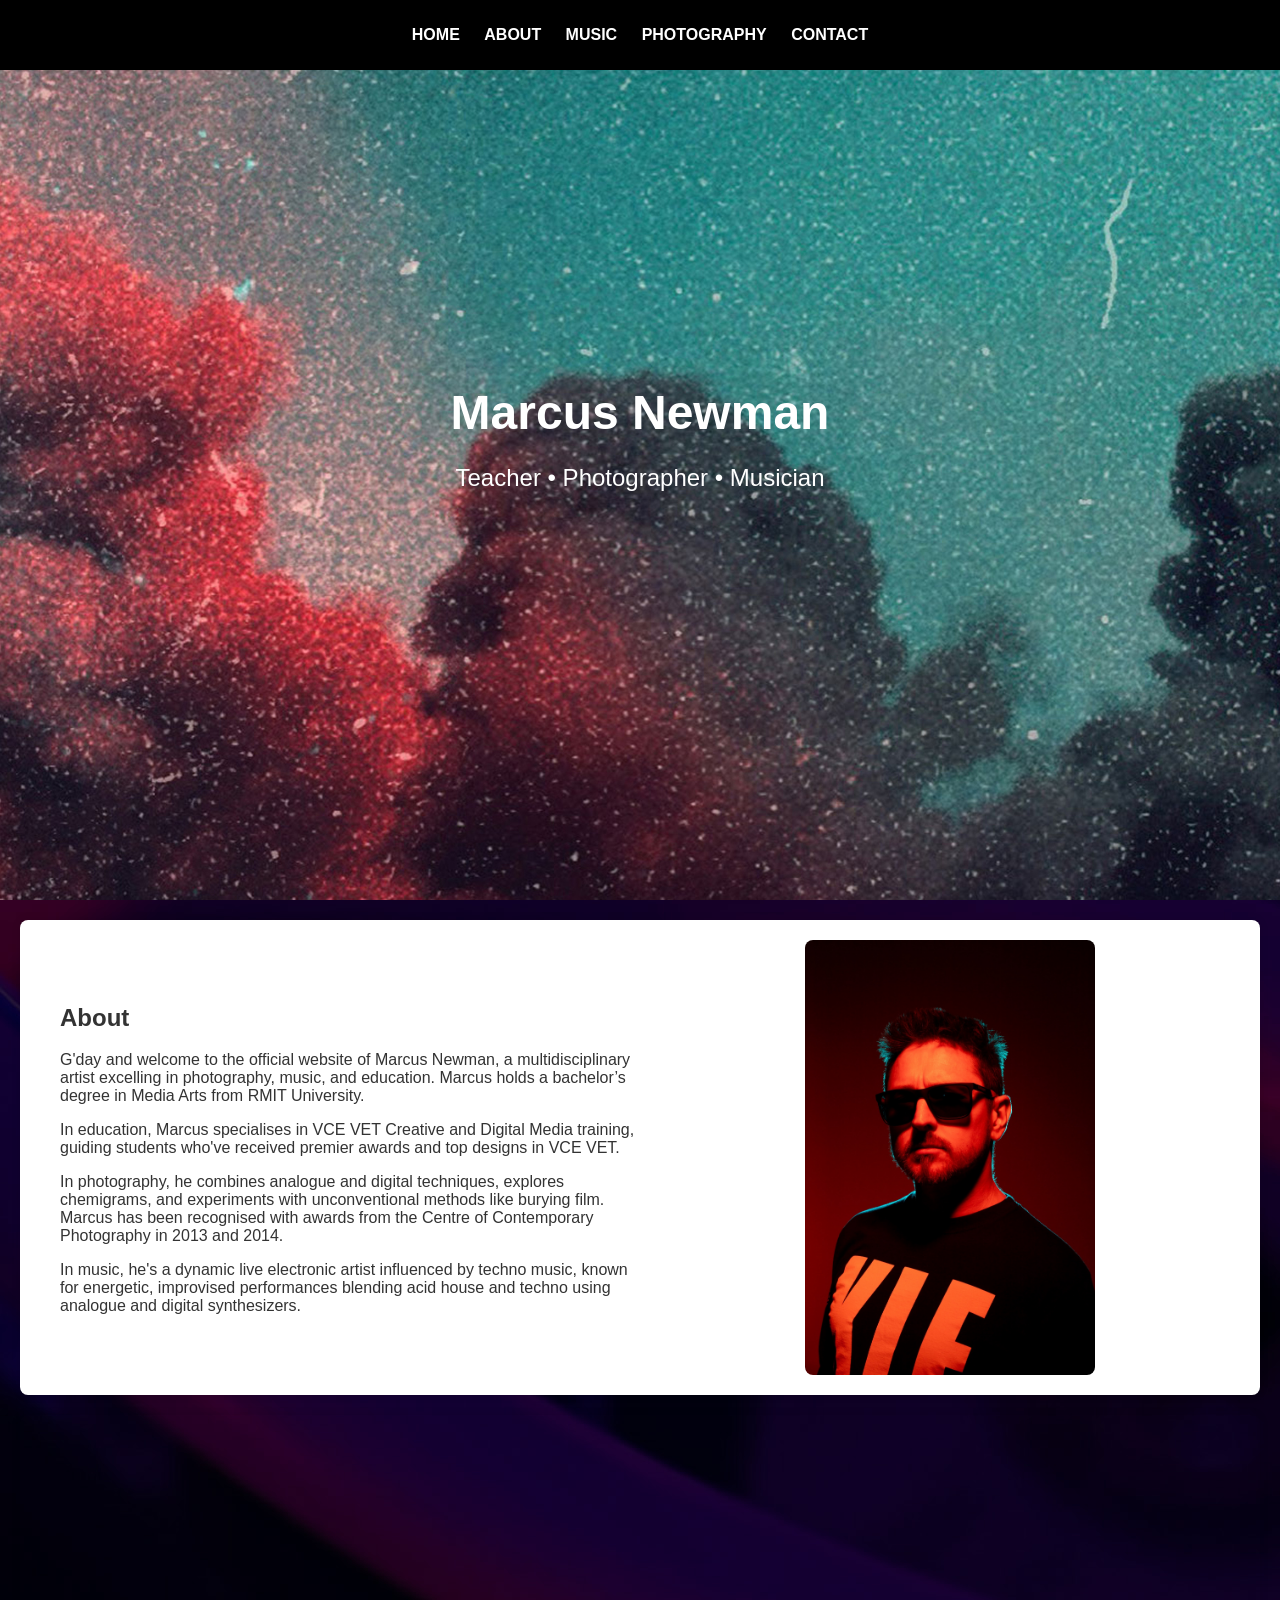
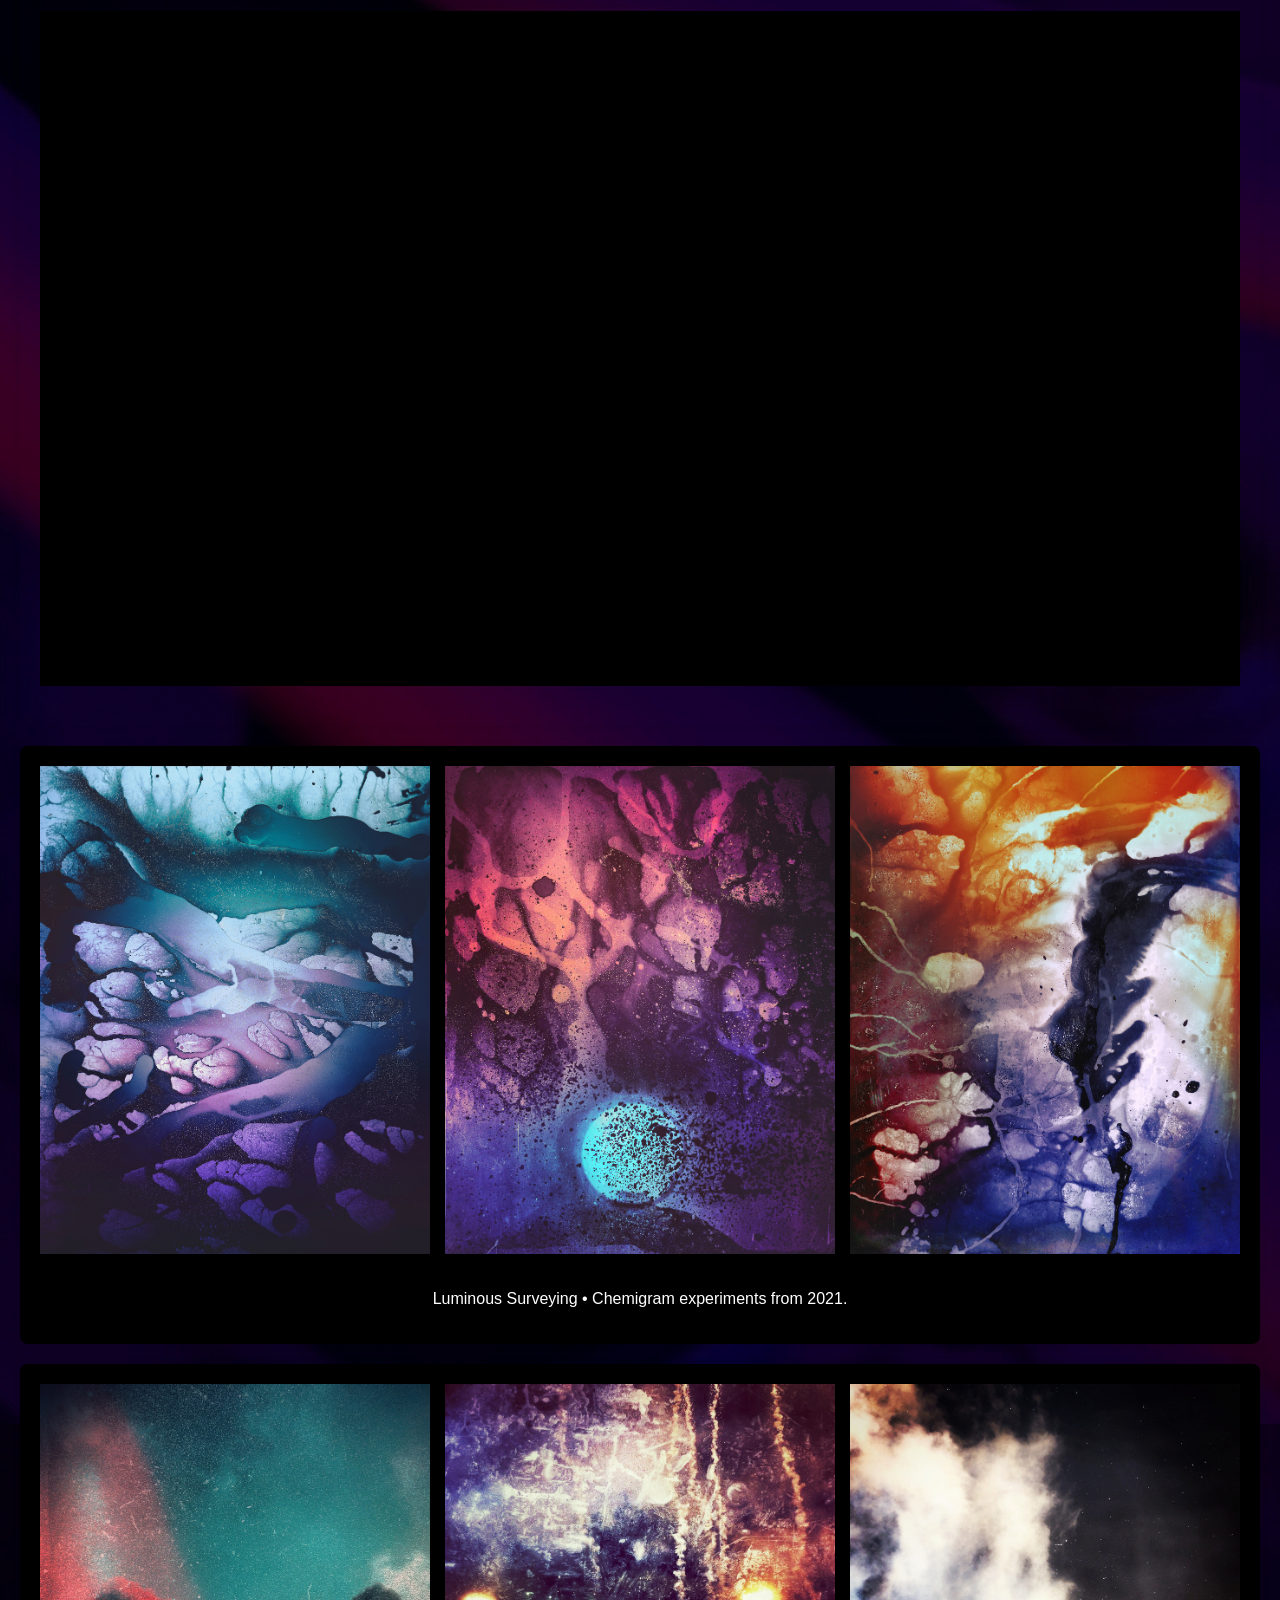
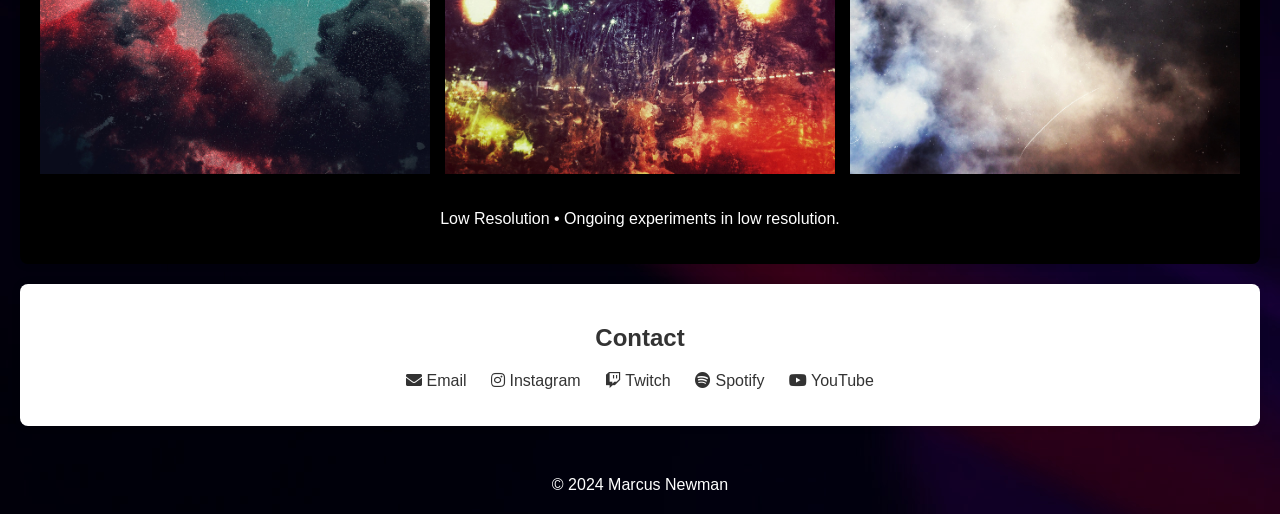
==== commit 6e85f38b: "Add files via upload updates to portrait" ====
--- a/index.html
+++ b/index.html
@@ -16,8 +16,8 @@
             <ul>
                 <li><a href="#home">Home</a></li>
                 <li><a href="#about">About</a></li>
+				<li><a href="#music">Music</a></li>
                 <li><a href="#photography">Photography</a></li>
-                <li><a href="#music">Music</a></li>
                 <li><a href="#contact">Contact</a></li>
             </ul>
         </nav>
@@ -45,6 +45,10 @@
     
     <section id="music" class="content music-section">
         <iframe style="border-radius:12px" src="https://open.spotify.com/embed/artist/1ChY7ZaqFaO8qV8717iRJx?utm_source=generator" width="100%" height="152" frameBorder="0" allowfullscreen="" allow="autoplay; clipboard-write; encrypted-media; fullscreen; picture-in-picture" loading="lazy"></iframe>
+		     <div class="video-container">
+        <iframe src="https://www.youtube.com/embed/eniA3SeuRnc" frameborder="0" allow="accelerometer; autoplay; clipboard-write; encrypted-media; gyroscope; picture-in-picture" allowfullscreen></iframe>
+    </div>
+
     </section>
     
     <section id="photography" class="content">
@@ -106,4 +110,4 @@
         window.addEventListener("scroll", handleScroll);
     </script>
 </body>
-</html>
+</html>
--- a/styles.css
+++ b/styles.css
@@ -177,6 +177,17 @@
 #more-photography p {
     color: #fff; /* Set paragraph text color to white */
 }
+
+#photography, #more-photography {
+    background-color: black;/* Set background color to dark */
+    color: #fff; /* Set text color to white */
+}
+
+#photography p, #more-photography p {
+    color: #fff; /* Set paragraph text color to white */
+}
+
+
 .contact .social-media {
     list-style-type: none;
     padding: 0;
@@ -197,4 +208,44 @@
 
 .contact .social-media li a:hover {
     color: #6633cc ; /* Change color on hover */
-}+}
+
+
+/*portrait*/
+/* Media Query for smaller screens */
+@media screen and (max-width: 768px) {
+    .about-section {
+        flex-direction: column;
+    }
+
+    .about-content {
+        flex-direction: column;
+    }
+}
+
+
+.music-section {
+    background: rgba(0, 0, 0, 0.00);
+    color: #fff;
+    padding: 20px;
+    text-align: center;
+}
+
+.video-container {
+    position: relative;
+    padding-bottom: 56.25%; /* 16:9 aspect ratio */
+    height: 0;
+    overflow: hidden;
+    max-width: 100%;
+    background: black;
+    margin: 20px 0; /* Add margin if needed */
+}
+
+.video-container iframe {
+    position: absolute;
+    top: 0;
+    left: 0;
+    width: 100%;
+    height: 100%;
+    border: 0;
+}
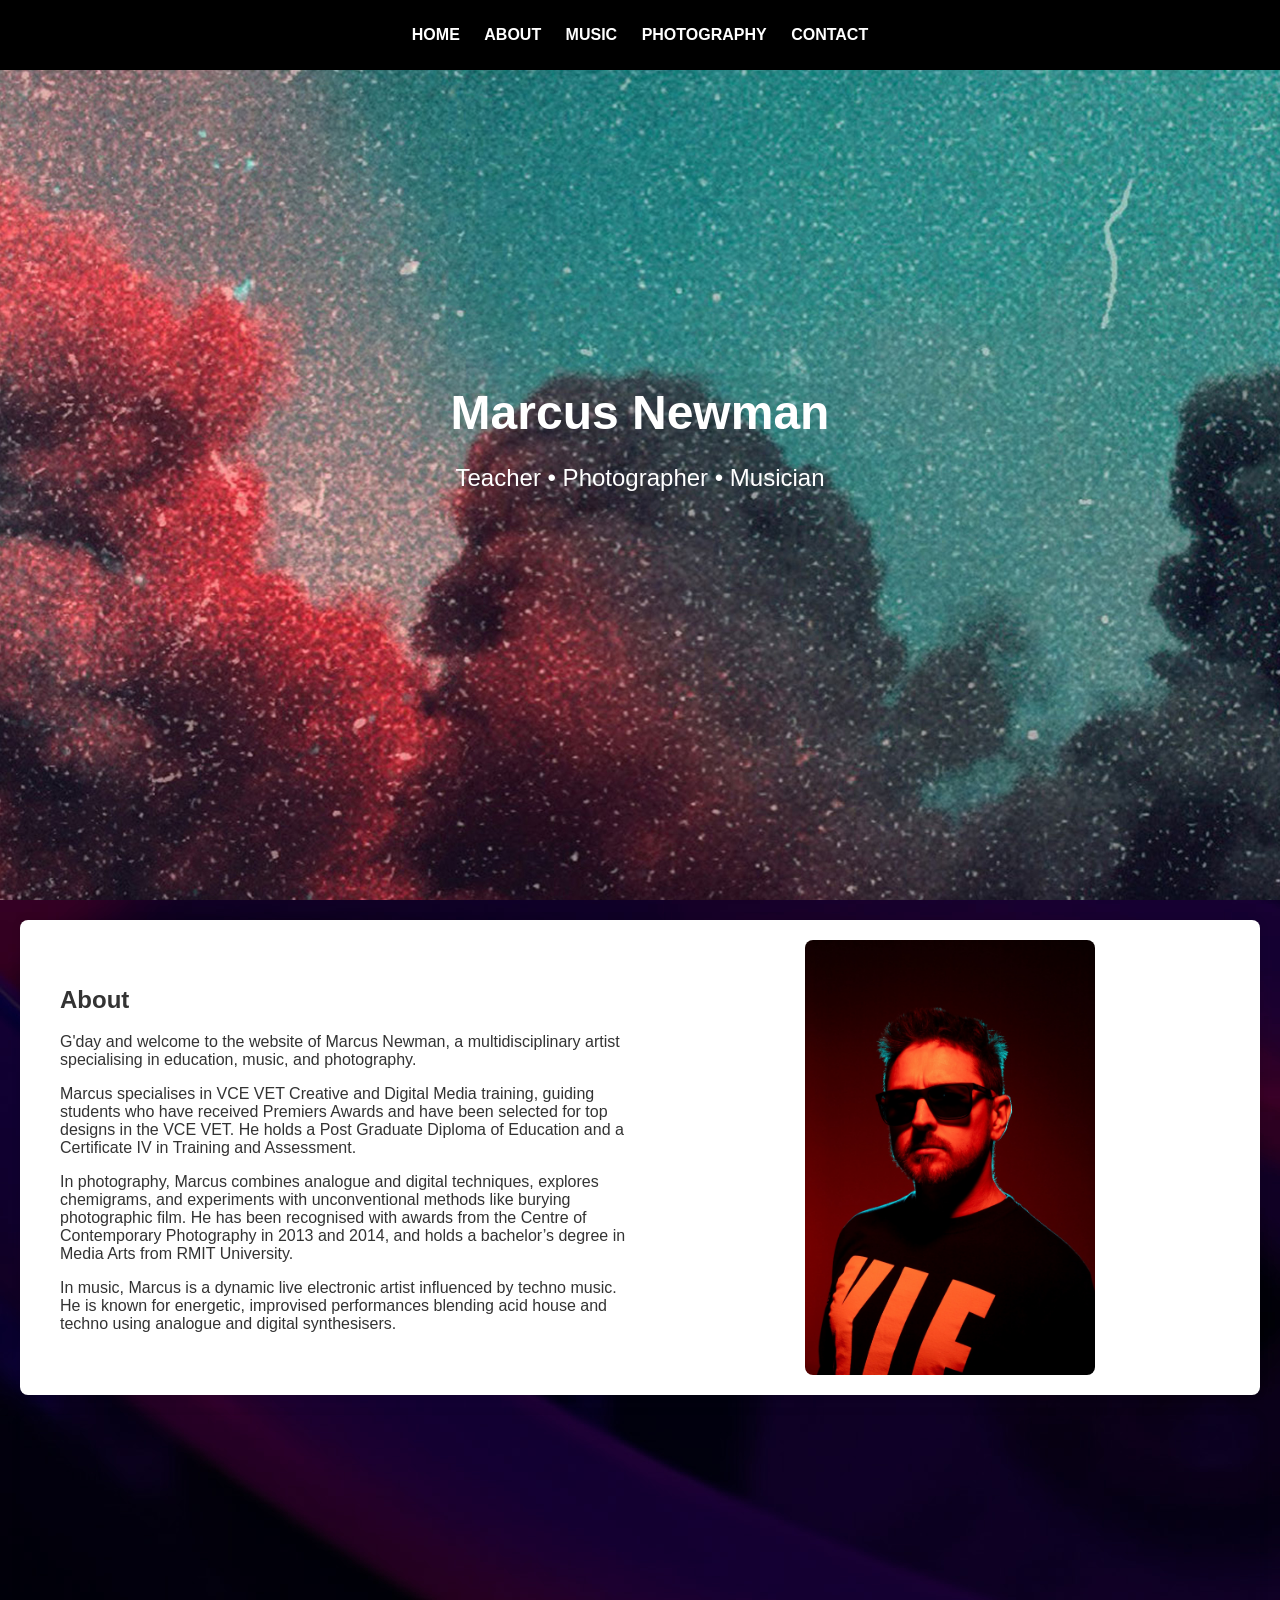
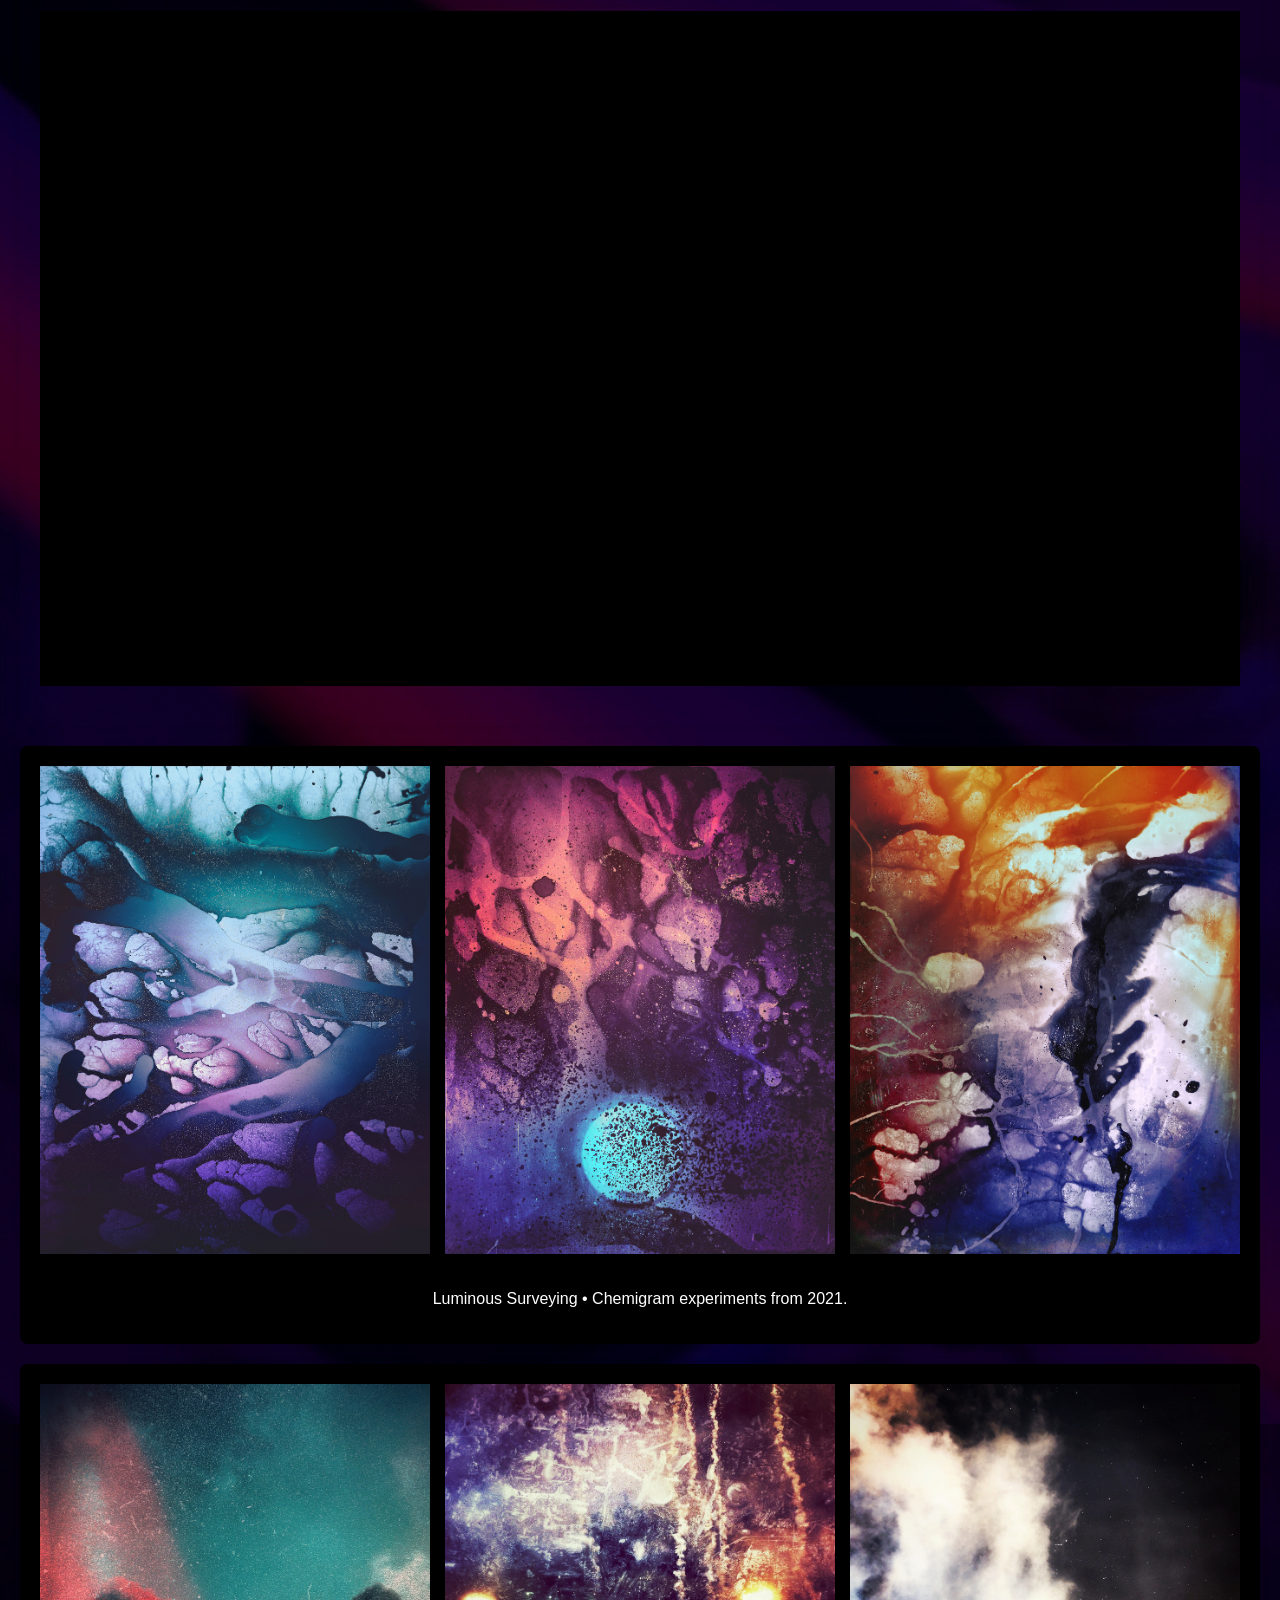
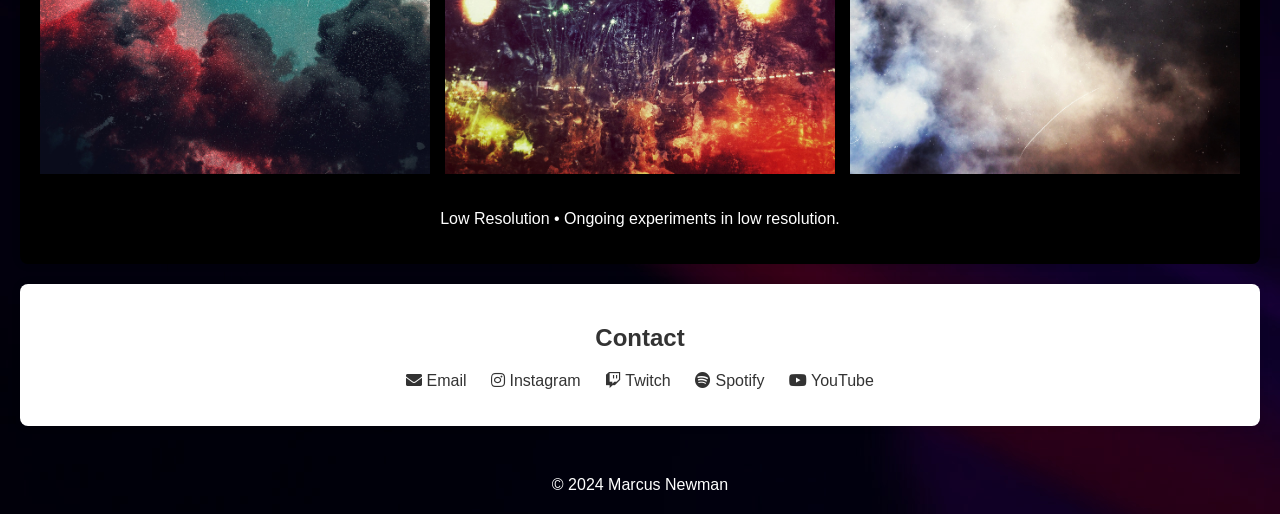
==== commit 90060767: "Add files via upload more updates" ====
--- a/index.html
+++ b/index.html
@@ -32,10 +32,10 @@
         <div class="about-content">
             <div class="about-text">
                 <h2>About</h2>
-                <p>G'day and welcome to the official website of Marcus Newman, a multidisciplinary artist excelling in photography, music, and education. Marcus holds a bachelor’s degree in Media Arts from RMIT University.</p>
-                <p>In education, Marcus specialises in VCE VET Creative and Digital Media training, guiding students who've received premier awards and top designs in VCE VET.</p>
-                <p>In photography, he combines analogue and digital techniques, explores chemigrams, and experiments with unconventional methods like burying film. Marcus has been recognised with awards from the Centre of Contemporary Photography in 2013 and 2014.</p>
-                <p>In music, he's a dynamic live electronic artist influenced by techno music, known for energetic, improvised performances blending acid house and techno using analogue and digital synthesizers.&nbsp;</p>
+                <p>G'day and welcome to the website of Marcus Newman, a multidisciplinary artist specialising in education, music, and photography.</p>
+                <p>Marcus specialises in VCE VET Creative and Digital Media training, guiding students who have received Premiers Awards and have been selected for top designs in the VCE VET. He holds a Post Graduate Diploma of Education and a Certificate IV in Training and Assessment.</p>
+                <p>In photography, Marcus combines analogue and digital techniques, explores chemigrams, and experiments with unconventional methods like burying photographic film. He has been recognised with awards from the Centre of Contemporary Photography in 2013 and 2014, and holds a bachelor’s degree in Media Arts from RMIT University.</p>
+                <p>In music, Marcus is a dynamic live electronic artist influenced by techno music. He is known for energetic, improvised performances blending acid house and techno using analogue and digital synthesisers.</p>
             </div>
             <div class="about-image">
                 <img src="2024.Marcus.Portrait.jpg" alt="Portrait of Marcus Newman">
@@ -48,6 +48,8 @@
 		     <div class="video-container">
         <iframe src="https://www.youtube.com/embed/eniA3SeuRnc" frameborder="0" allow="accelerometer; autoplay; clipboard-write; encrypted-media; gyroscope; picture-in-picture" allowfullscreen></iframe>
     </div>
+		
+		
 
     </section>
     
--- a/styles.css
+++ b/styles.css
@@ -248,4 +248,5 @@
     width: 100%;
     height: 100%;
     border: 0;
-}
+	border-radius: 10px;
+}
